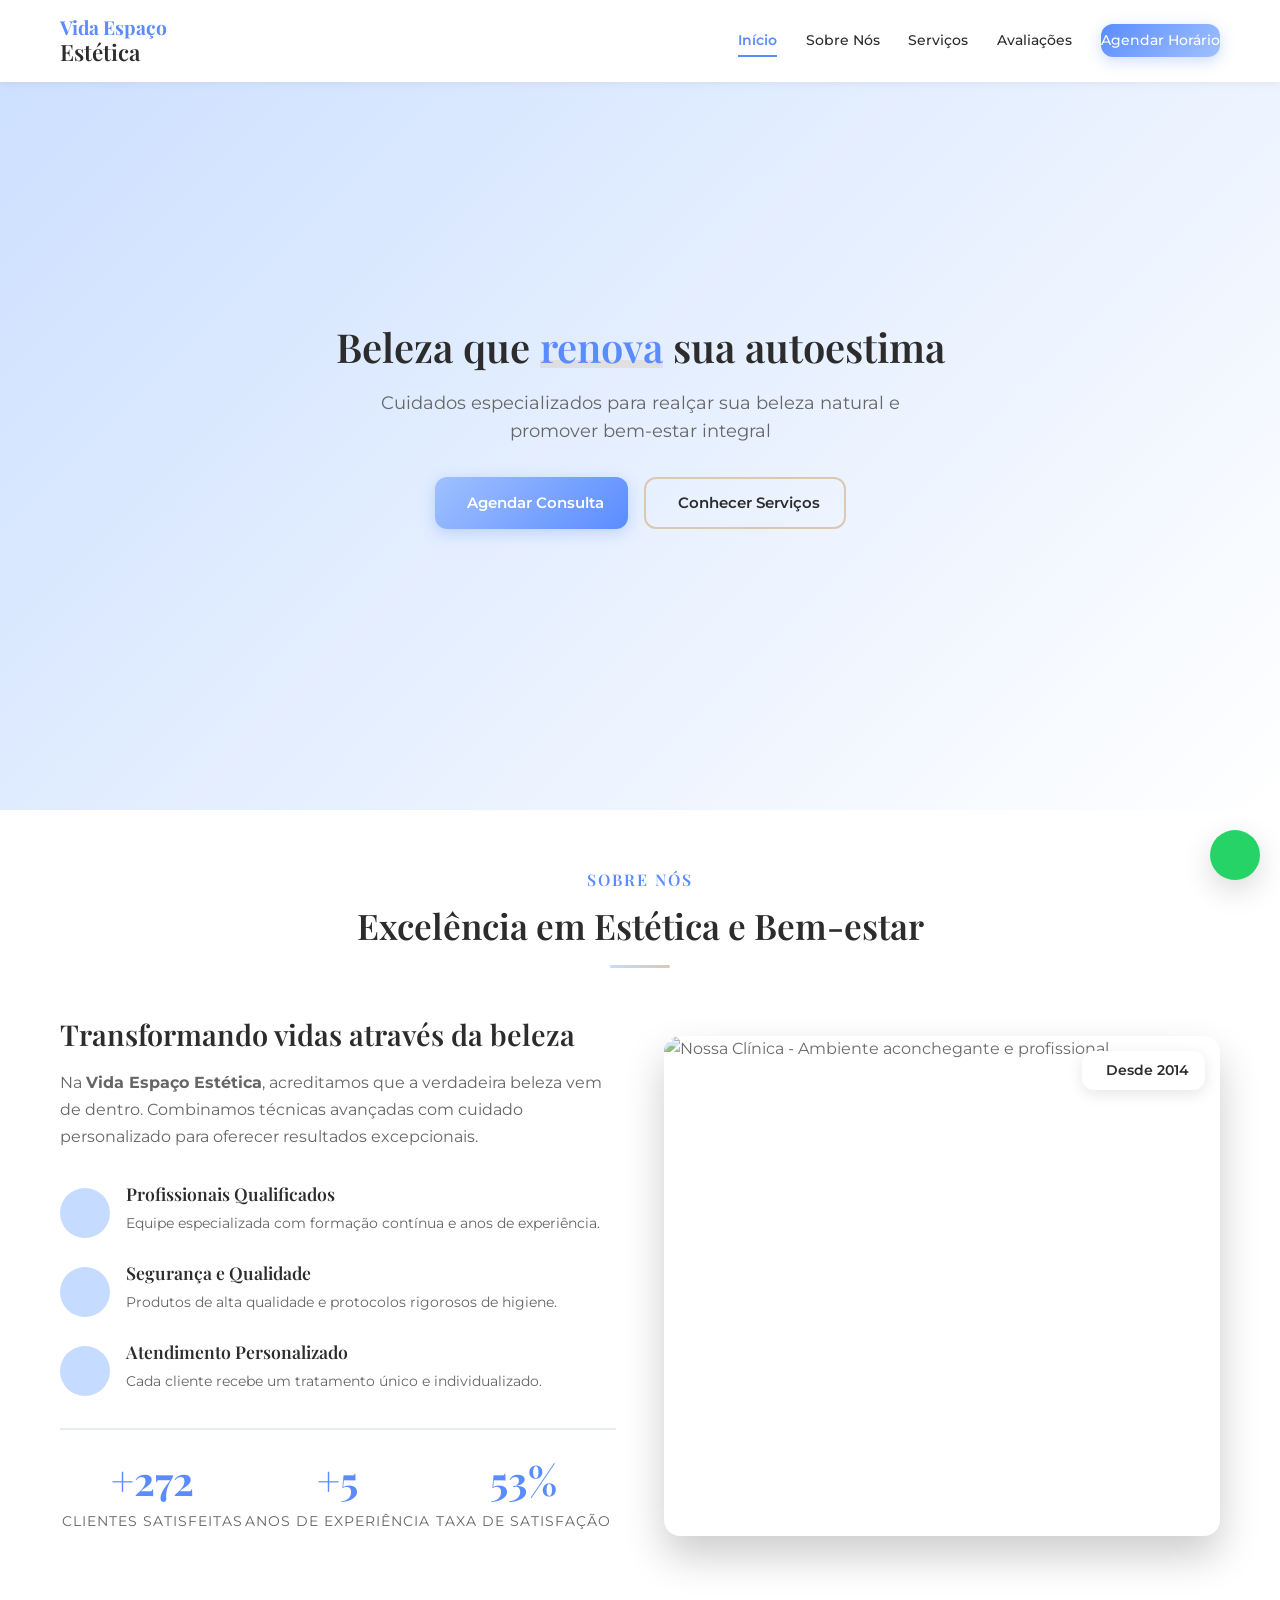
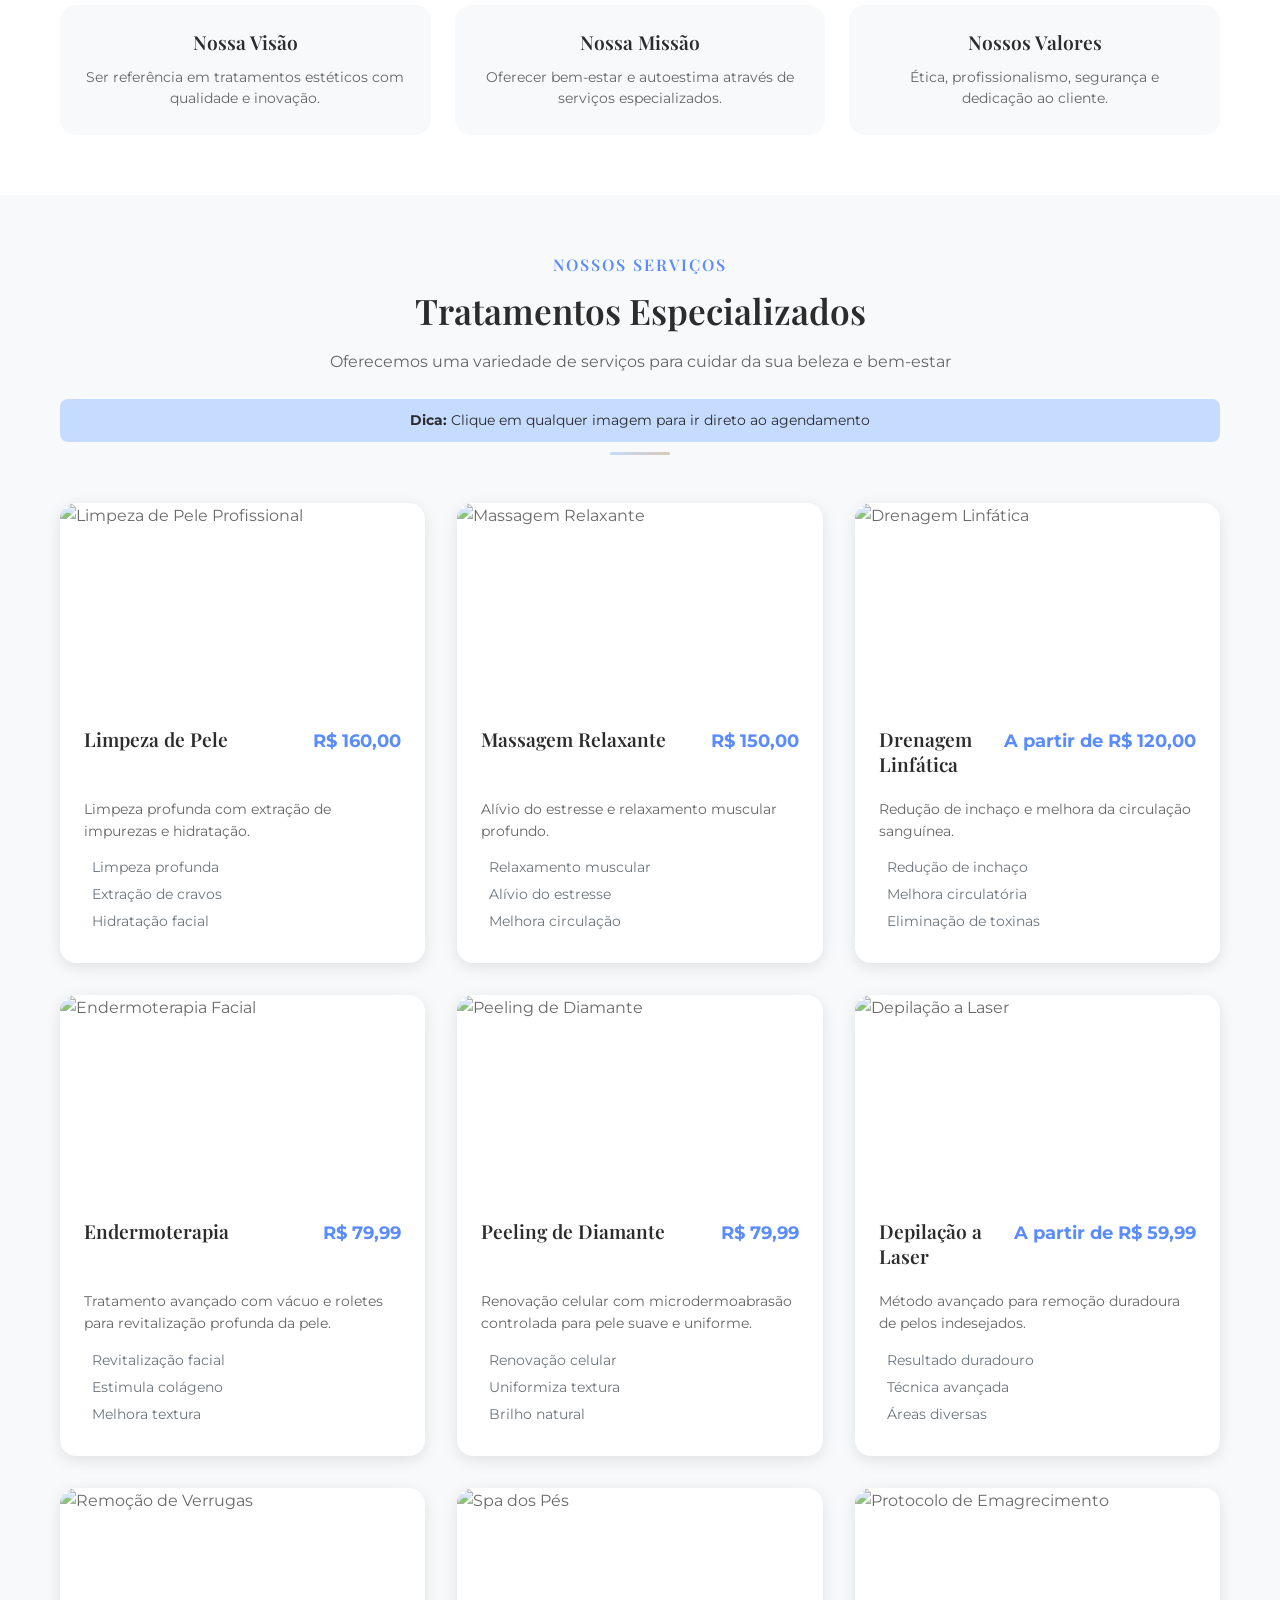
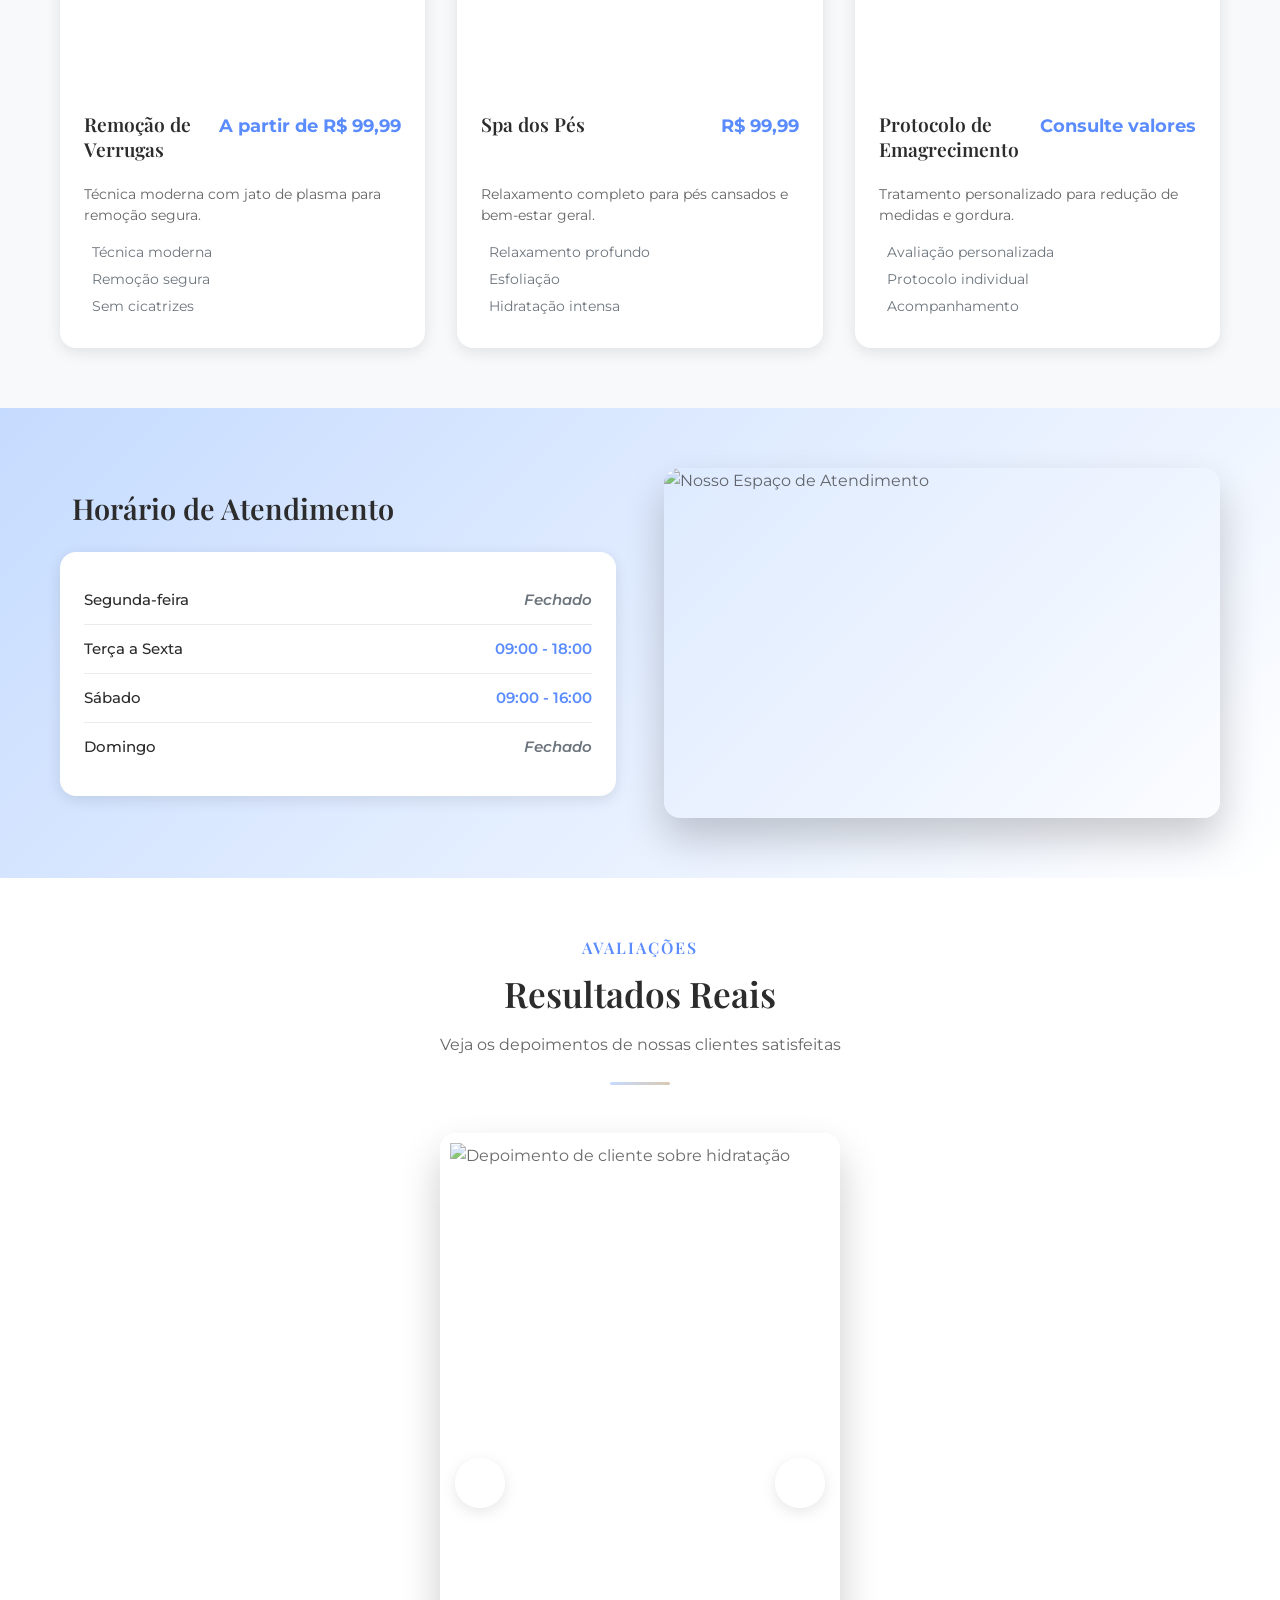
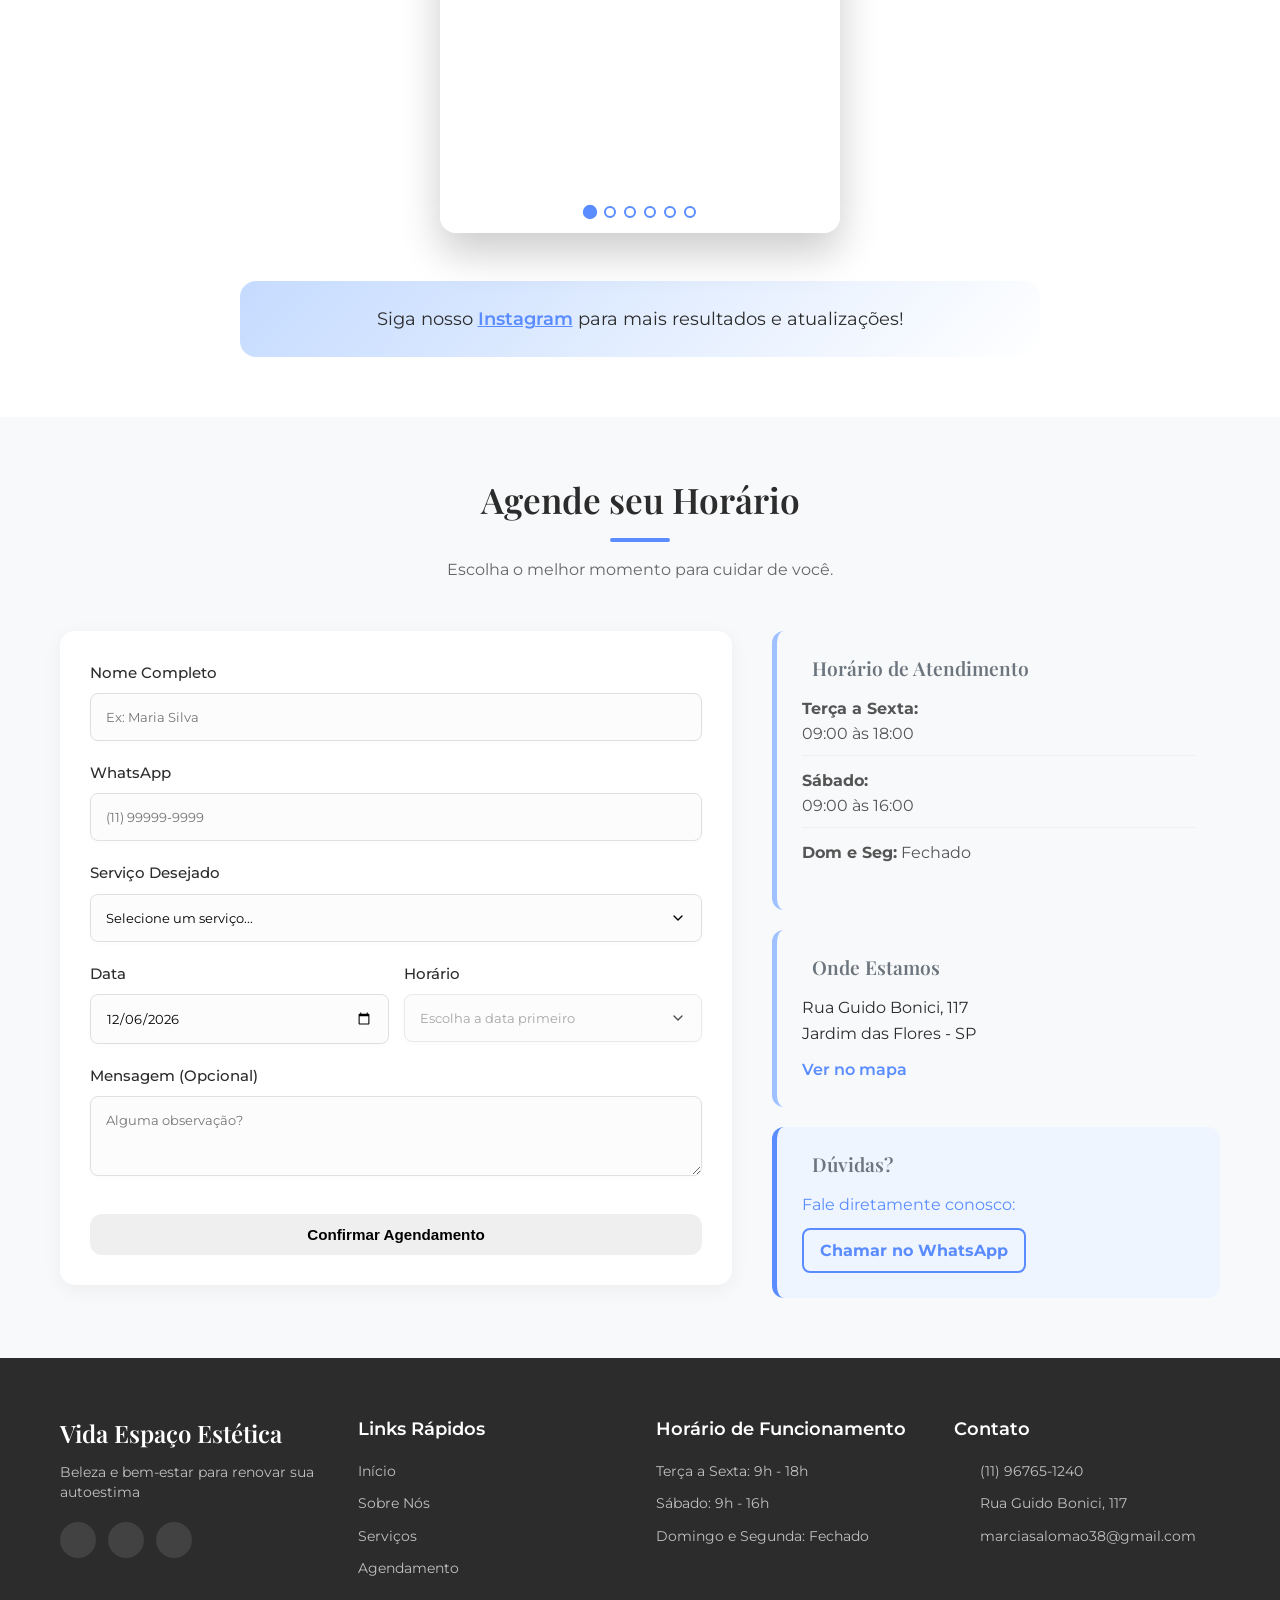
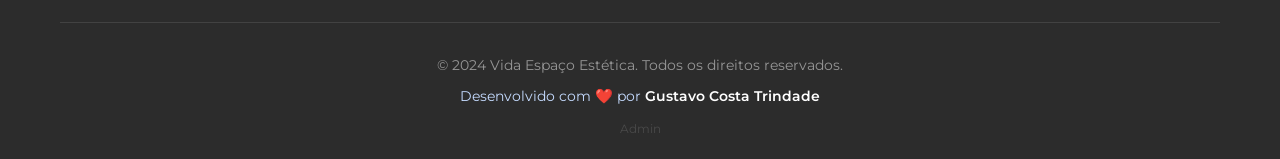
==== index.html @ 3103458b "Projeto estética" ====
<!DOCTYPE html>
<html lang="pt-BR">
<head>
    <meta charset="UTF-8">
    <meta name="viewport" content="width=device-width, initial-scale=1.0">
    <meta name="description" content="Vida Espaço Estética - Clínica de estética e bem-estar em São Paulo">
    <title>Vida Espaço Estética | Beleza & Bem-estar</title>
   
<link rel="icon" href="data:image/svg+xml,<svg xmlns=%22http://www.w3.org/2000/svg%22 viewBox=%220 0 100 100%22><text y=%22.9em%22 font-size=%2290%22>🌸</text></svg>" type="image/svg+xml">
<link rel="shortcut icon" href="#" />
   
    <link rel="stylesheet" href="https://cdnjs.cloudflare.com/ajax/libs/font-awesome/6.4.0/css/fontawesome.min.css">
    <link rel="stylesheet" href="https://cdnjs.cloudflare.com/ajax/libs/font-awesome/6.4.0/css/solid.min.css">
    <link rel="stylesheet" href="https://cdnjs.cloudflare.com/ajax/libs/font-awesome/6.4.0/css/brands.min.css">
    
    <link rel="stylesheet" href="style.css">
    <link rel="preconnect" href="https://fonts.googleapis.com">
    <link rel="preconnect" href="https://fonts.gstatic.com" crossorigin>
    <link href="https://fonts.googleapis.com/css2?family=Montserrat:wght@300;400;500;600;700&family=Playfair+Display:wght@400;500;600&display=swap" rel="stylesheet">
</head>
<body>
    <!-- WhatsApp Float Button -->
    <a href="https://wa.me/5511967651240" class="whatsapp-float" target="_blank" aria-label="Fale conosco no WhatsApp">
        <i class="fab fa-whatsapp"></i>
    </a>

    <!-- Header/Navbar -->
    <header class="navbar">
        <div class="container">
            <div class="navbar-content">
                <div class="logo">
                    <h1><span class="logo-text">Vida Espaço</span> Estética</h1>
                </div>
                <nav class="nav-menu">
    <a href="#inicio" class="nav-link active">Início</a>
    <a href="#sobre" class="nav-link">Sobre Nós</a>
    <a href="#servicos" class="nav-link">Serviços</a>
    <a href="#avaliacoes" class="nav-link">Avaliações</a>
    <a href="#agendamento" class="nav-link btn-cta">Agendar Horário</a>
</nav>
                <div class="hamburger">
                    <span></span>
                    <span></span>
                    <span></span>
                </div>
            </div>
        </div>
    </header>

    <!-- Hero Section -->
    <section id="inicio" class="hero">
        <div class="hero-overlay"></div>
        <div class="container">
            <div class="hero-content">
                <h2 class="hero-title">Beleza que <span class="highlight">renova</span> sua autoestima</h2>
                <p class="hero-subtitle">Cuidados especializados para realçar sua beleza natural e promover bem-estar integral</p>
                <div class="hero-buttons">
                    <a href="#agendamento" class="btn btn-primary">
                        <i class="fas fa-calendar-check"></i> Agendar Consulta
                    </a>
                    <a href="#servicos" class="btn btn-secondary">
                        <i class="fas fa-spa"></i> Conhecer Serviços
                    </a>
                </div>
            </div>
        </div>
    </section>

    <!-- Sobre Nós Section -->
    <section id="sobre" class="sobre-destaque">
        <div class="container">
            <div class="section-header">
                <h2 class="section-subtitle">Sobre Nós</h2>
                <h3 class="section-title">Excelência em Estética e Bem-estar</h3>
                <div class="section-divider"></div>
            </div>
            
            <div class="sobre-content">
                <div class="sobre-text">
                    <h4>Transformando vidas através da beleza</h4>
                    <p>Na <strong>Vida Espaço Estética</strong>, acreditamos que a verdadeira beleza vem de dentro. Combinamos técnicas avançadas com cuidado personalizado para oferecer resultados excepcionais.</p>
                    
                    <div class="sobre-features">
                        <div class="feature">
                            <div class="feature-icon">
                                <i class="fas fa-user-md"></i>
                            </div>
                            <div class="feature-content">
                                <h5>Profissionais Qualificados</h5>
                                <p>Equipe especializada com formação contínua e anos de experiência.</p>
                            </div>
                        </div>
                        
                        <div class="feature">
                            <div class="feature-icon">
                                <i class="fas fa-shield-alt"></i>
                            </div>
                            <div class="feature-content">
                                <h5>Segurança e Qualidade</h5>
                                <p>Produtos de alta qualidade e protocolos rigorosos de higiene.</p>
                            </div>
                        </div>
                        
                        <div class="feature">
                            <div class="feature-icon">
                                <i class="fas fa-heart"></i>
                            </div>
                            <div class="feature-content">
                                <h5>Atendimento Personalizado</h5>
                                <p>Cada cliente recebe um tratamento único e individualizado.</p>
                            </div>
                        </div>
                    </div>
                    
                    <div class="sobre-stats">
                        <div class="stat">
                            <h6>+<span class="counter" data-target="500">0</span></h6>
                            <p>Clientes Satisfeitas</p>
                        </div>
                        <div class="stat">
                            <h6>+<span class="counter" data-target="10">0</span></h6>
                            <p>Anos de Experiência</p>
                        </div>
                        <div class="stat">
                            <h6><span class="counter" data-target="98">0</span>%</h6>
                            <p>Taxa de Satisfação</p>
                        </div>
                    </div>
                </div>
                
                <div class="sobre-image">
                    <div class="image-frame">
                        <img loading="lazy" src="img/equipe.jpg" alt="Nossa Clínica - Ambiente aconchegante e profissional" 
                             onerror="this.src='https://images.unsplash.com/photo-1576091160399-112ba8d25d1f?ixlib=rb-4.0.3&auto=format&fit=crop&w=800&q=80'">
                        <div class="image-badge">
                            <i class="fas fa-award"></i>
                            <span>Desde 2014</span>
                        </div>
                    </div>
                </div>
            </div>
            
            <div class="sobre-missao">
                <div class="missao-card">
                    <i class="fas fa-eye"></i>
                    <h4>Nossa Visão</h4>
                    <p>Ser referência em tratamentos estéticos com qualidade e inovação.</p>
                </div>
                <div class="missao-card">
                    <i class="fas fa-bullseye"></i>
                    <h4>Nossa Missão</h4>
                    <p>Oferecer bem-estar e autoestima através de serviços especializados.</p>
                </div>
                <div class="missao-card">
                    <i class="fas fa-star"></i>
                    <h4>Nossos Valores</h4>
                    <p>Ética, profissionalismo, segurança e dedicação ao cliente.</p>
                </div>
            </div>
        </div>
    </section>

    <!-- Serviços Section -->
<section id="servicos" class="servicos">
    <div class="container">
        <div class="section-header">
            <h2 class="section-subtitle">Nossos Serviços</h2>
            <h3 class="section-title">Tratamentos Especializados</h3>
            <p class="section-description">Oferecemos uma variedade de serviços para cuidar da sua beleza e bem-estar</p>
            
            <!-- ADICIONE ESTE AVISO -->
            <div style="margin: 15px 0 10px; padding: 10px; background: var(--primary-light); border-radius: 8px; font-size: 0.9rem;">
                <i class="fas fa-mouse-pointer"></i> 
                <strong>Dica:</strong> Clique em qualquer imagem para ir direto ao agendamento
            </div>
            
            <div class="section-divider"></div>
        </div>
        <!-- ... resto do código ... -->
            
            <div class="servicos-grid">
                <!-- Limpeza de Pele -->
                <div class="servico-card">
                    <div class="servico-image">
                        <img loading="lazy" src="img/limpezapele.jpg" alt="Limpeza de Pele Profissional"
                             onerror="this.src='https://images.unsplash.com/photo-1570172619644-dfd03ed5d881?ixlib=rb-4.0.3&auto=format&fit=crop&w=600&q=80'">
                        <div class="servico-overlay">
                            <a href="#agendamento" class="btn-service">
                                <i class="fas fa-calendar-alt"></i> Agendar Agora
                            </a>
                        </div>
                    </div>
                    <div class="servico-content">
                        <div class="servico-header">
                            <h4>Limpeza de Pele</h4>
                            <span class="servico-price">R$ 160,00</span>
                        </div>
                        <p class="servico-description">Limpeza profunda com extração de impurezas e hidratação.</p>
                        <ul class="servico-features">
                            <li><i class="fas fa-check"></i> Limpeza profunda</li>
                            <li><i class="fas fa-check"></i> Extração de cravos</li>
                            <li><i class="fas fa-check"></i> Hidratação facial</li>
                        </ul>
                    </div>
                </div>

                <!-- Massagem Relaxante -->
                <div class="servico-card">
                    <div class="servico-image">
                        <img loading="lazy" src="img/massagem.jpg" alt="Massagem Relaxante"
                             onerror="this.src='https://images.unsplash.com/photo-1544161515-4ab6ce6db874?ixlib=rb-4.0.3&auto=format&fit=crop&w=600&q=80'">
                        <div class="servico-overlay">
                            <a href="#agendamento" class="btn-service">
                                <i class="fas fa-calendar-alt"></i> Agendar Agora
                            </a>
                        </div>
                    </div>
                    <div class="servico-content">
                        <div class="servico-header">
                            <h4>Massagem Relaxante</h4>
                            <span class="servico-price">R$ 150,00</span>
                        </div>
                        <p class="servico-description">Alívio do estresse e relaxamento muscular profundo.</p>
                        <ul class="servico-features">
                            <li><i class="fas fa-check"></i> Relaxamento muscular</li>
                            <li><i class="fas fa-check"></i> Alívio do estresse</li>
                            <li><i class="fas fa-check"></i> Melhora circulação</li>
                        </ul>
                    </div>
                </div>

                <!-- Drenagem Linfática -->
                <div class="servico-card">
                    <div class="servico-image">
                        <img loading="lazy" src="img/drenagem.jpg" alt="Drenagem Linfática"
                             onerror="this.src='https://images.unsplash.com/photo-1599901860904-17e6ed7083a0?ixlib=rb-4.0.3&auto=format&fit=crop&w=600&q=80'">
                        <div class="servico-overlay">
                            <a href="#agendamento" class="btn-service">
                                <i class="fas fa-calendar-alt"></i> Agendar Agora
                            </a>
                        </div>
                    </div>
                    <div class="servico-content">
                        <div class="servico-header">
                            <h4>Drenagem Linfática</h4>
                            <span class="servico-price">A partir de R$ 120,00</span>
                        </div>
                        <p class="servico-description">Redução de inchaço e melhora da circulação sanguínea.</p>
                        <ul class="servico-features">
                            <li><i class="fas fa-check"></i> Redução de inchaço</li>
                            <li><i class="fas fa-check"></i> Melhora circulatória</li>
                            <li><i class="fas fa-check"></i> Eliminação de toxinas</li>
                        </ul>
                    </div>
                </div>

                <!-- Endermoterapia -->
                <div class="servico-card">
                    <div class="servico-image">
                        <img loading="lazy" src="img/diamante.jpg" alt="Endermoterapia Facial"
                             onerror="this.src='https://images.unsplash.com/photo-1551601651-2a8555f1a136?ixlib=rb-4.0.3&auto=format&fit=crop&w=600&q=80'">
                        <div class="servico-overlay">
                            <a href="#agendamento" class="btn-service">
                                <i class="fas fa-calendar-alt"></i> Agendar Agora
                            </a>
                        </div>
                    </div>
                    <div class="servico-content">
                        <div class="servico-header">
                            <h4>Endermoterapia</h4>
                            <span class="servico-price">R$ 79,99</span>
                        </div>
                        <p class="servico-description">Tratamento avançado com vácuo e roletes para revitalização profunda da pele.</p>
                        <ul class="servico-features">
                            <li><i class="fas fa-check"></i> Revitalização facial</li>
                            <li><i class="fas fa-check"></i> Estimula colágeno</li>
                            <li><i class="fas fa-check"></i> Melhora textura</li>
                        </ul>
                    </div>
                </div>

                <!-- Peeling de Diamante -->
                <div class="servico-card">
                    <div class="servico-image">
                        <img loading="lazy" src="img/sla.jpg" alt="Peeling de Diamante"
                             onerror="this.src='https://images.unsplash.com/photo-1544161515-4ab6ce6db874?ixlib=rb-4.0.3&auto=format&fit=crop&w=600&q=80'">
                        <div class="servico-overlay">
                            <a href="#agendamento" class="btn-service">
                                <i class="fas fa-calendar-alt"></i> Agendar Agora
                            </a>
                        </div>
                    </div>
                    <div class="servico-content">
                        <div class="servico-header">
                            <h4>Peeling de Diamante</h4>
                            <span class="servico-price">R$ 79,99</span>
                        </div>
                        <p class="servico-description">Renovação celular com microdermoabrasão controlada para pele suave e uniforme.</p>
                        <ul class="servico-features">
                            <li><i class="fas fa-check"></i> Renovação celular</li>
                            <li><i class="fas fa-check"></i> Uniformiza textura</li>
                            <li><i class="fas fa-check"></i> Brilho natural</li>
                        </ul>
                    </div>
                </div>

                <!-- Depilação a Laser -->
                <div class="servico-card">
                    <div class="servico-image">
                        <img loading="lazy" src="img/laser.jpg" alt="Depilação a Laser"
                             onerror="this.src='https://images.unsplash.com/photo-1571019613454-1cb2f99b2d8b?ixlib=rb-4.0.3&auto=format&fit=crop&w=600&q=80'">
                        <div class="servico-overlay">
                            <a href="#agendamento" class="btn-service">
                                <i class="fas fa-calendar-alt"></i> Agendar Agora
                            </a>
                        </div>
                    </div>
                    <div class="servico-content">
                        <div class="servico-header">
                            <h4>Depilação a Laser</h4>
                            <span class="servico-price">A partir de R$ 59,99</span>
                        </div>
                        <p class="servico-description">Método avançado para remoção duradoura de pelos indesejados.</p>
                        <ul class="servico-features">
                            <li><i class="fas fa-check"></i> Resultado duradouro</li>
                            <li><i class="fas fa-check"></i> Técnica avançada</li>
                            <li><i class="fas fa-check"></i> Áreas diversas</li>
                        </ul>
                    </div>
                </div>

                <!-- Remoção de Verrugas -->
                <div class="servico-card">
                    <div class="servico-image">
                        <img loading="lazy" src="img/verruga.jpg" alt="Remoção de Verrugas"
                             onerror="this.src='https://images.unsplash.com/photo-1551601651-2a8555f1a136?ixlib=rb-4.0.3&auto=format&fit=crop&w=600&q=80'">
                        <div class="servico-overlay">
                            <a href="#agendamento" class="btn-service">
                                <i class="fas fa-calendar-alt"></i> Agendar Agora
                            </a>
                        </div>
                    </div>
                    <div class="servico-content">
                        <div class="servico-header">
                            <h4>Remoção de Verrugas</h4>
                            <span class="servico-price">A partir de R$ 99,99</span>
                        </div>
                        <p class="servico-description">Técnica moderna com jato de plasma para remoção segura.</p>
                        <ul class="servico-features">
                            <li><i class="fas fa-check"></i> Técnica moderna</li>
                            <li><i class="fas fa-check"></i> Remoção segura</li>
                            <li><i class="fas fa-check"></i> Sem cicatrizes</li>
                        </ul>
                    </div>
                </div>

                <!-- Spa dos Pés -->
                <div class="servico-card">
                    <div class="servico-image">
                        <img loading="lazy" src="img/spape.jpg" alt="Spa dos Pés"
                             onerror="this.src='https://images.unsplash.com/photo-1544161515-4ab6ce6db874?ixlib=rb-4.0.3&auto=format&fit=crop&w=600&q=80'">
                        <div class="servico-overlay">
                            <a href="#agendamento" class="btn-service">
                                <i class="fas fa-calendar-alt"></i> Agendar Agora
                            </a>
                        </div>
                    </div>
                    <div class="servico-content">
                        <div class="servico-header">
                            <h4>Spa dos Pés</h4>
                            <span class="servico-price">R$ 99,99</span>
                        </div>
                        <p class="servico-description">Relaxamento completo para pés cansados e bem-estar geral.</p>
                        <ul class="servico-features">
                            <li><i class="fas fa-check"></i> Relaxamento profundo</li>
                            <li><i class="fas fa-check"></i> Esfoliação</li>
                            <li><i class="fas fa-check"></i> Hidratação intensa</li>
                        </ul>
                    </div>
                </div>

                <!-- Protocolo de Emagrecimento -->
                <div class="servico-card">
                    <div class="servico-image">
                        <img loading="lazy" src="img/emagrecimento.jpg" alt="Protocolo de Emagrecimento"
                             onerror="this.src='https://images.unsplash.com/photo-1571019613454-1cb2f99b2d8b?ixlib=rb-4.0.3&auto=format&fit=crop&w=600&q=80'">
                        <div class="servico-overlay">
                            <a href="#agendamento" class="btn-service">
                                <i class="fas fa-calendar-alt"></i> Agendar Agora
                            </a>
                        </div>
                    </div>
                    <div class="servico-content">
                        <div class="servico-header">
                            <h4>Protocolo de Emagrecimento</h4>
                            <span class="servico-price">Consulte valores</span>
                        </div>
                        <p class="servico-description">Tratamento personalizado para redução de medidas e gordura.</p>
                        <ul class="servico-features">
                            <li><i class="fas fa-check"></i> Avaliação personalizada</li>
                            <li><i class="fas fa-check"></i> Protocolo individual</li>
                            <li><i class="fas fa-check"></i> Acompanhamento</li>
                        </ul>
                    </div>
                </div>
            </div>
        </div>
    </section>

    <!-- Horário Section -->
    <section class="horario-section">
        <div class="container">
            <div class="horario-content">
                <div class="horario-info">
                    <h3><i class="fas fa-clock"></i> Horário de Atendimento</h3>
                    <div class="horario-lista">
                        <div class="horario-item">
                            <span class="dia">Segunda-feira</span>
                            <span class="status fechado">Fechado</span>
                        </div>
                        <div class="horario-item">
                            <span class="dia">Terça a Sexta</span>
                            <span class="status">09:00 - 18:00</span>
                        </div>
                        <div class="horario-item">
                            <span class="dia">Sábado</span>
                            <span class="status">09:00 - 16:00</span>
                        </div>
                        <div class="horario-item">
                            <span class="dia">Domingo</span>
                            <span class="status fechado">Fechado</span>
                        </div>
                    </div>
                </div>
                <div class="horario-imagem">
                    <img loading="lazy" src="img/frenteespaco.jpg" alt="Nosso Espaço de Atendimento"
                         onerror="this.src='https://images.unsplash.com/photo-1558618666-fcd25c85cd64?ixlib=rb-4.0.3&auto=format&fit=crop&w=600&q=80'">
                </div>
            </div>
        </div>
    </section>

    <!-- Avaliações Section -->
    <section id="avaliacoes" class="avaliacoes-section">
        <div class="container">
            <div class="section-header">
                <h2 class="section-subtitle">Avaliações</h2>
                <h3 class="section-title">Resultados Reais</h3>
                <p class="section-description">Veja os depoimentos de nossas clientes satisfeitas</p>
                <div class="section-divider"></div>
            </div>
            
            <!-- Carrossel de Avaliações - Apenas Imagens -->
            <div class="avaliacoes-carrossel">
                <div class="carrossel-container">
                    <!-- Imagem 1 -->
                    <div class="carrossel-slide active">
                        <img loading="lazy" src="img/avaliacao1.jpg" alt="Depoimento de cliente sobre hidratação">
                    </div>
                    
                    <!-- Imagem 2 -->
                    <div class="carrossel-slide">
                        <img loading="lazy" src="img/avaliacao2.jpg" alt="Resultados de redução de medidas">
                    </div>
                    
                    <!-- Imagem 3 -->
                    <div class="carrossel-slide">
                        <img loading="lazy" src="img/avaliacao3.jpg" alt="Depoimento sobre tratamento capilar">
                    </div>
                    
                    <!-- Imagem 4 -->
                    <div class="carrossel-slide">
                        <img loading="lazy" src="img/avaliacao4.jpg" alt="Resultado de crioterapia - perda de peso">
                    </div>
                    
                    <!-- Imagem 5 -->
                    <div class="carrossel-slide">
                        <img loading="lazy" src="img/avaliacao5.jpg" alt="Depoimento sobre bem-estar pós-tratamento">
                    </div>
                    
                    <!-- Imagem 6 -->
                    <div class="carrossel-slide">
                        <img loading="lazy" src="img/avaliacao6.jpg" alt="Feedback sobre atendimento e ambiente">
                    </div>
                </div>
                
                <!-- Controles do Carrossel -->
                <button class="carrossel-prev" aria-label="Avaliação anterior">
                    <i class="fas fa-chevron-left"></i>
                </button>
                <button class="carrossel-next" aria-label="Próxima avaliação">
                    <i class="fas fa-chevron-right"></i>
                </button>
                
                <div class="carrossel-dots">
                    <span class="dot active" data-slide="0"></span>
                    <span class="dot" data-slide="1"></span>
                    <span class="dot" data-slide="2"></span>
                    <span class="dot" data-slide="3"></span>
                    <span class="dot" data-slide="4"></span>
                    <span class="dot" data-slide="5"></span>
                </div>
            </div>
            
            <div class="instagram-cta">
                <i class="fab fa-instagram"></i>
                <p>Siga nosso <a href="https://www.instagram.com/vida_espaco_estetica" target="_blank">Instagram</a> para mais resultados e atualizações!</p>
            </div>
        </div>
    </section>

    <!-- Agendamento Section -->
    <section id="agendamento" class="section-padding">
        <div class="container">
            <div class="section-title">
                <h2>Agende seu Horário</h2>
                <span></span>
                <p>Escolha o melhor momento para cuidar de você.</p>
            </div>

            <div class="contact-wrapper">
                
                <div class="contact-form-box">
                    <form id="contactForm">
                        <div class="form-group">
                            <label for="name">Nome Completo</label>
                            <input type="text" id="name" placeholder="Ex: Maria Silva" required>
                        </div>

                        <div class="form-group">
                            <label for="phone">WhatsApp</label>
                            <input type="tel" id="phone" placeholder="(11) 99999-9999" required>
                        </div>

                       <div class="form-group">
    <label for="service">Serviço Desejado</label>
    <select id="service" required>
        <option value="">Selecione um serviço...</option>
        <option value="Limpeza de Pele" data-price="160.00">Limpeza de Pele - R$ 160,00</option>
        <option value="Massagem Relaxante" data-price="150.00">Massagem Relaxante - R$ 150,00</option>
        <option value="Drenagem Linfática" data-price="120.00">Drenagem Linfática - R$ 120,00</option>
        <option value="Endermoterapia" data-price="79.99">Endermoterapia - R$ 79,99</option>
        <option value="Peeling de Diamante" data-price="79.99">Peeling de Diamante - R$ 79,99</option>
        <option value="Depilação a Laser" data-price="59.99">Depilação a Laser - R$ 59,99</option>
        <option value="Remoção de Verrugas" data-price="99.99">Remoção de Verrugas - R$ 99,99</option>
        <option value="Spa dos Pés" data-price="99.99">Spa dos Pés - R$ 99,99</option>
        <option value="Protocolo de Emagrecimento" data-price="consulta">Protocolo de Emagrecimento - Consulte valores</option>
    </select>
    <div id="price-display" style="margin-top: 8px; font-size: 0.9rem; color: var(--primary-dark); font-weight: 500;">
        <!-- Preço será exibido aqui -->
    </div>
</div>

                        <div class="form-row">
                            <div class="form-group half">
                                <label for="date">Data</label>
                                <input type="date" id="date" required>
                            </div>
                            <div class="form-group half">
                                <label for="time">Horário</label>
                                <select id="time" required disabled>
                                    <option value="">Escolha a data primeiro</option>
                                </select>
                            </div>
                        </div>

                        <div class="form-group">
                            <label for="message">Mensagem (Opcional)</label>
                            <textarea id="message" rows="3" placeholder="Alguma observação?"></textarea>
                        </div>

                        <button type="submit" class="btn btn-full">Confirmar Agendamento</button>
                    </form>
                </div>

                <div class="contact-info-box">
                    <div class="info-card">
                        <h3><i class="far fa-clock"></i> Horário de Atendimento</h3>
                        <ul>
                            <li><strong>Terça a Sexta:</strong><br> 09:00 às 18:00</li>
                            <li><strong>Sábado:</strong><br> 09:00 às 16:00</li>
                            <li class="closed"><strong>Dom e Seg:</strong> Fechado</li>
                        </ul>
                    </div>

                    <div class="info-card">
                        <h3><i class="fas fa-map-marker-alt"></i> Onde Estamos</h3>
                        <p>Rua Guido Bonici, 117<br>Jardim das Flores - SP</p>
                        <a href="https://maps.google.com/?q=Rua+Guido+Bonici,117" target="_blank" class="map-link">Ver no mapa <i class="fas fa-arrow-right"></i></a>
                    </div>
                    
                    <div class="info-card highlight">
                        <h3><i class="fab fa-whatsapp"></i> Dúvidas?</h3>
                        <p>Fale diretamente conosco:</p>
                        <a href="https://wa.me/5511967651240" class="btn-zap-outline">Chamar no WhatsApp</a>
                    </div>
                </div>

            </div>
        </div>
    </section>

    <!-- Footer -->
    <footer class="footer">
        <div class="container">
            <div class="footer-content">
                <div class="footer-col">
                    <div class="footer-logo">
                        <h3>Vida Espaço Estética</h3>
                        <p>Beleza e bem-estar para renovar sua autoestima</p>
                    </div>
                    <div class="footer-social">
                        <a href="https://www.instagram.com/vida_espaco_estetica" class="social-icon" target="_blank">
                            <i class="fab fa-instagram"></i>
                        </a>
                        <a href="https://facebook.com" class="social-icon" target="_blank">
                            <i class="fab fa-facebook-f"></i>
                        </a>
                        <a href="https://wa.me/5511967651240" class="social-icon" target="_blank">
                            <i class="fab fa-whatsapp"></i>
                        </a>
                    </div>
                </div>
                
                <div class="footer-col">
                    <h4>Links Rápidos</h4>
                    <ul class="footer-links">
                        <li><a href="#inicio">Início</a></li>
                        <li><a href="#sobre">Sobre Nós</a></li>
                        <li><a href="#servicos">Serviços</a></li>
                        <li><a href="#agendamento">Agendamento</a></li>
                    </ul>
                </div>
                
                <div class="footer-col">
                    <h4>Horário de Funcionamento</h4>
                    <ul class="footer-horario">
                        <li>Terça a Sexta: 9h - 18h</li>
                        <li>Sábado: 9h - 16h</li>
                        <li>Domingo e Segunda: Fechado</li>
                    </ul>
                </div>
                
                <div class="footer-col">
                    <h4>Contato</h4>
                    <ul class="footer-contato">
                        <li><i class="fas fa-phone"></i> (11) 96765-1240</li>
                        <li><i class="fas fa-map-marker-alt"></i> Rua Guido Bonici, 117</li>
                        <li><i class="fas fa-envelope"></i> marciasalomao38@gmail.com</li>
                    </ul>
                </div>
            </div>
            
           <div class="footer-bottom">
                <p>&copy; 2024 Vida Espaço Estética. Todos os direitos reservados.</p>
                <p class="developer">Desenvolvido com ❤️ por <strong>Gustavo Costa Trindade</strong></p>
                
                <div style="margin-top: 10px;">
                    <a href="admin.html" title="Área Restrita" style="color: #666; font-size: 12px; opacity: 0.5; text-decoration: none;">
                        <i class="fas fa-lock"></i> Admin 
                    </a>
                </div>
            </div>
        </div>
    </footer>

    <!-- Carregar Supabase apenas quando necessário -->
    <script src="https://cdn.jsdelivr.net/npm/@supabase/supabase-js@2"></script>
    <script src="script.js"></script>
</body>
</html>
---- style.css ----
/* ========================================
   IMPORTAÇÕES E VARIÁVEIS
   ======================================== */
:root {
    /* Cores especificadas */
    --primary-light: #c5dbff;      /* Azul claro suave */
    --primary-medium: #a0c1ff;     /* Azul médio */
    --primary-dark: #5a8cff;       /* Azul escuro */
    
    --secondary-light: #dac8b3;    /* Bege claro */
    --secondary-medium: #c5b19e;   /* Bege médio */
    --secondary-dark: #b09a82;     /* Bege escuro */
    
    --white: #ffffff;
    --light-gray: #f8f9fa;
    --medium-gray: #e9ecef;
    --dark-gray: #6c757d;
    --dark-text: #2c2c2c;
    --text-light: #666666;
    
    /* Cores de status */
    --success: #28a745;
    --warning: #ffc107;
    --danger: #dc3545;
    
    /* Sombras */
    --shadow-sm: 0 2px 8px rgba(0,0,0,0.05);
    --shadow-md: 0 4px 15px rgba(0,0,0,0.1);
    --shadow-lg: 0 10px 30px rgba(0,0,0,0.15);
    --shadow-xl: 0 20px 40px rgba(0,0,0,0.2);
    
    /* Transições */
    --transition-fast: all 0.2s ease;
    --transition-normal: all 0.3s ease;
    --transition-slow: all 0.5s ease;
    
    /* Bordas */
    --radius-sm: 8px;
    --radius-md: 12px;
    --radius-lg: 16px;
    --radius-xl: 24px;
    --radius-round: 50%;
}

/* ========================================
   RESET E ESTILOS GLOBAIS
   ======================================== */
* {
    margin: 0;
    padding: 0;
    box-sizing: border-box;
}

html {
    scroll-behavior: smooth;
    scroll-padding-top: 80px;
}

body {
    font-family: 'Montserrat', sans-serif;
    color: var(--dark-text);
    background-color: var(--white);
    line-height: 1.6;
    overflow-x: hidden;
}

h1, h2, h3, h4, h5, h6 {
    font-family: 'Playfair Display', serif;
    font-weight: 600;
    line-height: 1.3;
    margin-bottom: 1rem;
}

.container {
    max-width: 1200px;
    margin: 0 auto;
    padding: 0 20px;
}

img {
    max-width: 100%;
    height: auto;
    display: block;
}

a {
    text-decoration: none;
    color: inherit;
    transition: var(--transition-normal);
}

ul {
    list-style: none;
}

.section-header {
    text-align: center;
    margin-bottom: 3rem;
}

.section-subtitle {
    font-size: 1rem;
    color: var(--primary-dark);
    text-transform: uppercase;
    letter-spacing: 2px;
    margin-bottom: 0.75rem;
    font-weight: 600;
}

.section-title {
    font-size: 2.2rem;
    color: var(--dark-text);
    margin-bottom: 1rem;
}

.section-description {
    font-size: 1rem;
    color: var(--text-light);
    max-width: 700px;
    margin: 0 auto 1.5rem;
}

.section-divider {
    width: 60px;
    height: 3px;
    background: linear-gradient(90deg, var(--primary-light), var(--secondary-light));
    margin: 0 auto;
    border-radius: 2px;
}

.highlight {
    color: var(--primary-dark);
    position: relative;
}

.highlight::after {
    content: '';
    position: absolute;
    bottom: 5px;
    left: 0;
    width: 100%;
    height: 8px;
    background-color: var(--secondary-light);
    opacity: 0.4;
    z-index: -1;
}

/* ========================================
   BOTÕES
   ======================================== */
.btn {
    display: inline-flex;
    align-items: center;
    justify-content: center;
    padding: 12px 24px;
    border-radius: var(--radius-md);
    font-weight: 600;
    font-size: 0.95rem;
    transition: var(--transition-normal);
    border: none;
    cursor: pointer;
    gap: 8px;
}

.btn-primary {
    background: linear-gradient(135deg, var(--primary-medium) 0%, var(--primary-dark) 100%);
    color: var(--white);
    box-shadow: 0 4px 15px rgba(90, 140, 255, 0.3);
}

.btn-primary:hover {
    background: linear-gradient(135deg, var(--primary-dark) 0%, var(--primary-medium) 100%);
    transform: translateY(-3px);
    box-shadow: var(--shadow-lg);
}

.btn-secondary {
    background-color: transparent;
    color: var(--dark-text);
    border: 2px solid var(--secondary-light);
}

.btn-secondary:hover {
    background-color: var(--secondary-light);
    transform: translateY(-3px);
    box-shadow: var(--shadow-md);
}

.btn-submit {
    background: linear-gradient(135deg, var(--primary-dark), var(--primary-medium));
    color: var(--white);
    width: 100%;
    padding: 14px;
    font-size: 1rem;
}

.btn-submit:hover {
    transform: translateY(-2px);
    box-shadow: var(--shadow-lg);
}

.btn-cta {
    background: linear-gradient(135deg, var(--primary-dark), var(--primary-medium));
    color: var(--white);
    padding: 10px 20px;
    border-radius: var(--radius-md);
    font-weight: 600;
    box-shadow: 0 4px 15px rgba(90, 140, 255, 0.3);
}

.btn-cta:hover {
    transform: translateY(-2px);
    box-shadow: var(--shadow-lg);
}

.btn-service {
    background-color: var(--white);
    color: var(--primary-dark);
    padding: 12px 24px;
    border-radius: 25px;
    font-weight: 600;
    font-size: 0.9rem;
    box-shadow: var(--shadow-md);
}

.btn-service:hover {
    background-color: var(--primary-dark);
    color: var(--white);
    transform: scale(1.05);
}

.btn-full {
    width: 100%;
    margin-top: 10px;
}

.btn-zap-outline {
    display: inline-block;
    margin-top: 10px;
    color: var(--primary-dark);
    font-weight: bold;
    text-decoration: none;
    border: 2px solid var(--primary-dark);
    padding: 8px 16px;
    border-radius: var(--radius-sm);
    transition: var(--transition-normal);
}

.btn-zap-outline:hover {
    background-color: var(--primary-dark);
    color: var(--white);
}

/* ========================================
   WHATSAPP FLOAT
   ======================================== */
.whatsapp-float {
    position: fixed;
    bottom: 20px;
    right: 20px;
    width: 50px;
    height: 50px;
    background-color: #25D366;
    color: var(--white);
    border-radius: var(--radius-round);
    display: flex;
    align-items: center;
    justify-content: center;
    font-size: 24px;
    z-index: 1000;
    box-shadow: var(--shadow-lg);
    animation: pulse 2s infinite;
}

.whatsapp-float:hover {
    transform: scale(1.1);
}

@keyframes pulse {
    0% { box-shadow: 0 0 0 0 rgba(37, 211, 102, 0.7); }
    70% { box-shadow: 0 0 0 12px rgba(37, 211, 102, 0); }
    100% { box-shadow: 0 0 0 0 rgba(37, 211, 102, 0); }
}

/* ========================================
   HEADER / NAVBAR
   ======================================== */
.navbar {
    background-color: var(--white);
    box-shadow: var(--shadow-sm);
    position: fixed;
    top: 0;
    left: 0;
    right: 0;
    z-index: 1000;
    transition: var(--transition-normal);
}

.navbar.scrolled {
    background-color: rgba(255, 255, 255, 0.95);
    backdrop-filter: blur(10px);
    box-shadow: var(--shadow-md);
}

.navbar-content {
    display: flex;
    justify-content: space-between;
    align-items: center;
    padding: 1rem 0;
}
/* Melhorar comportamento do navbar */
.navbar {
    transition: transform 0.3s ease, background-color 0.3s ease, box-shadow 0.3s ease;
    will-change: transform;
}

/* Evitar que o navbar fique muito pequeno em mobile */
@media (max-width: 768px) {
    .navbar {
        transform: translateY(0) !important; /* Força a navbar ficar visível em mobile */
    }
    
    .navbar.scrolled {
        background-color: rgba(255, 255, 255, 0.98) !important;
        backdrop-filter: blur(10px);
    }
}

/* Melhorar acessibilidade do menu mobile */
.nav-menu.active {
    overflow-y: auto;
    max-height: calc(100vh - 80px);
}

/* Feedback visual para links ativos */
.nav-link.active {
    color: var(--primary-dark);
    font-weight: 600;
}

.nav-link.active::after {
    width: 100%;
}

.logo h1 {
    font-size: 1.4rem;
    margin: 0;
    display: flex;
    flex-direction: column;
    line-height: 1.2;
}

.logo-text {
    color: var(--primary-dark);
    font-weight: 700;
    font-size: 1.2rem;
}

.nav-menu {
    display: flex;
    gap: 1.8rem; /* Aumentei um pouco o gap */
    align-items: center;
}

.nav-link {
    font-weight: 500;
    font-size: 0.9rem;
    position: relative;
    padding: 5px 0;
}

.nav-link::after {
    content: '';
    position: absolute;
    bottom: 0;
    left: 0;
    width: 0;
    height: 2px;
    background-color: var(--primary-dark);
    transition: var(--transition-normal);
}

.nav-link:hover::after,
.nav-link.active::after {
    width: 100%;
}

.nav-link:hover,
.nav-link.active {
    color: var(--primary-dark);
    font-weight: 600;
}

.hamburger {
    display: none;
    flex-direction: column;
    gap: 5px;
    cursor: pointer;
    z-index: 1001;
}

.hamburger span {
    width: 25px;
    height: 3px;
    background-color: var(--dark-text);
    border-radius: 2px;
    transition: var(--transition-normal);
}

.hamburger.active span:nth-child(1) {
    transform: rotate(45deg) translate(6px, 6px);
}

.hamburger.active span:nth-child(2) {
    opacity: 0;
}

.hamburger.active span:nth-child(3) {
    transform: rotate(-45deg) translate(6px, -6px);
}

/* ========================================
   HERO SECTION
   ======================================== */
.hero {
    background: linear-gradient(135deg, rgba(197, 219, 255, 0.9), rgba(255, 255, 255, 0.9)),
                url('https://images.unsplash.com/photo-1558618666-fcd25c85cd64?ixlib=rb-4.0.3&auto=format&fit=crop&w=1600&q=80');
    background-size: cover;
    background-position: center;
    min-height: 90vh;
    display: flex;
    align-items: center;
    padding: 100px 0 60px;
    position: relative;
}

.hero-content {
    max-width: 700px;
    text-align: center;
    margin: 0 auto;
    position: relative;
    z-index: 2;
}

.hero-title {
    font-size: 2.5rem;
    margin-bottom: 1rem;
    color: var(--dark-text);
}

.hero-subtitle {
    font-size: 1.1rem;
    color: var(--text-light);
    margin-bottom: 2rem;
    max-width: 600px;
    margin-left: auto;
    margin-right: auto;
}

.hero-buttons {
    display: flex;
    gap: 1rem;
    justify-content: center;
    flex-wrap: wrap;
}

/* ========================================
   SOBRE NÓS SECTION
   ======================================== */
.sobre-destaque {
    padding: 60px 0;
    background-color: var(--white);
    position: relative;
}

.sobre-content {
    display: grid;
    grid-template-columns: 1fr 1fr;
    gap: 3rem;
    align-items: center;
    margin-bottom: 3rem;
}

.sobre-text h4 {
    font-size: 1.8rem;
    color: var(--dark-text);
    margin-bottom: 1rem;
}

.sobre-text p {
    color: var(--text-light);
    margin-bottom: 1.5rem;
    font-size: 1rem;
    line-height: 1.7;
}

.sobre-features {
    margin: 2rem 0;
}

.feature {
    display: flex;
    gap: 1rem;
    margin-bottom: 1.5rem;
    align-items: flex-start;
}

.feature-icon {
    width: 50px;
    height: 50px;
    background-color: var(--primary-light);
    border-radius: var(--radius-round);
    display: flex;
    align-items: center;
    justify-content: center;
    font-size: 1.2rem;
    color: var(--primary-dark);
    flex-shrink: 0;
    margin-top: 5px;
}

.feature-content h5 {
    font-size: 1.1rem;
    margin-bottom: 0.5rem;
    color: var(--dark-text);
}

.feature-content p {
    margin: 0;
    font-size: 0.9rem;
    color: var(--text-light);
    line-height: 1.5;
}

.sobre-stats {
    display: flex;
    justify-content: space-between;
    margin-top: 2rem;
    padding-top: 1.5rem;
    border-top: 2px solid var(--medium-gray);
}

.stat {
    text-align: center;
    flex: 1;
}

.stat h6 {
    font-size: 2.5rem;
    color: var(--primary-dark);
    margin-bottom: 0.25rem;
    font-weight: 700;
}

.stat p {
    color: var(--text-light);
    font-size: 0.85rem;
    text-transform: uppercase;
    letter-spacing: 1px;
}

.sobre-image {
    position: relative;
}

.image-frame {
    position: relative;
    border-radius: var(--radius-lg);
    overflow: hidden;
    box-shadow: var(--shadow-xl);
}

.image-frame img {
    width: 100%;
    height: 500px;
    object-fit: cover;
    transition: var(--transition-slow);
}

.image-frame:hover img {
    transform: scale(1.02);
}

.image-badge {
    position: absolute;
    top: 15px;
    right: 15px;
    background-color: var(--white);
    padding: 8px 16px;
    border-radius: var(--radius-md);
    display: flex;
    align-items: center;
    gap: 8px;
    box-shadow: var(--shadow-md);
    font-size: 0.9rem;
    font-weight: 600;
}

.image-badge i {
    color: var(--primary-dark);
    font-size: 1rem;
}

.sobre-missao {
    display: grid;
    grid-template-columns: repeat(3, 1fr);
    gap: 1.5rem;
    margin-top: 3rem;
}

.missao-card {
    background-color: var(--light-gray);
    padding: 1.5rem;
    border-radius: var(--radius-lg);
    text-align: center;
    transition: var(--transition-normal);
    border: 1px solid transparent;
}

.missao-card:hover {
    transform: translateY(-5px);
    border-color: var(--primary-light);
    box-shadow: var(--shadow-lg);
}

.missao-card i {
    font-size: 2rem;
    color: var(--primary-dark);
    margin-bottom: 1rem;
}

.missao-card h4 {
    font-size: 1.2rem;
    margin-bottom: 0.75rem;
}

.missao-card p {
    color: var(--text-light);
    font-size: 0.9rem;
    line-height: 1.5;
}

/* ========================================
   SERVIÇOS SECTION
   ======================================== */
.servicos {
    padding: 60px 0;
    background-color: var(--light-gray);
}

.servicos-grid {
    display: grid;
    grid-template-columns: repeat(auto-fit, minmax(320px, 1fr));
    gap: 2rem;
}

.servico-card {
    background-color: var(--white);
    border-radius: var(--radius-lg);
    overflow: hidden;
    box-shadow: var(--shadow-md);
    transition: var(--transition-normal);
    height: 100%;
    display: flex;
    flex-direction: column;
}

.servico-card:hover {
    transform: translateY(-8px);
    box-shadow: var(--shadow-xl);
}

.servico-image {
    position: relative;
    height: 200px;
    overflow: hidden;
}

.servico-image img {
    width: 100%;
    height: 100%;
    object-fit: cover;
    transition: var(--transition-slow);
}

.servico-card:hover .servico-image img {
    transform: scale(1.08);
}

.servico-overlay {
    position: absolute;
    top: 0;
    left: 0;
    right: 0;
    bottom: 0;
    background: rgba(90, 140, 255, 0.85);
    display: flex;
    align-items: center;
    justify-content: center;
    opacity: 0;
    transition: var(--transition-normal);
}

.servico-card:hover .servico-overlay {
    opacity: 1;
}

.servico-content {
    padding: 1.5rem;
    flex-grow: 1;
    display: flex;
    flex-direction: column;
}

.servico-header {
    display: flex;
    justify-content: space-between;
    align-items: flex-start;
    margin-bottom: 0.75rem;
    min-height: 60px;
}

.servico-header h4 {
    font-size: 1.2rem;
    margin: 0;
    color: var(--dark-text);
    line-height: 1.3;
    flex: 1;
}

.servico-price {
    font-size: 1.1rem;
    font-weight: 700;
    color: var(--primary-dark);
    margin-left: 1rem;
    white-space: nowrap;
}

.servico-description {
    color: var(--text-light);
    margin-bottom: 1rem;
    font-size: 0.9rem;
    line-height: 1.5;
    flex-grow: 1;
}

.servico-features {
    margin-top: auto;
}

.servico-features li {
    display: flex;
    align-items: center;
    gap: 8px;
    margin-bottom: 0.5rem;
    font-size: 0.85rem;
    color: var(--dark-gray);
    line-height: 1.4;
}

.servico-features i {
    color: var(--primary-dark);
    font-size: 0.8rem;
    flex-shrink: 0;
}

/* ========================================
   HORÁRIO SECTION
   ======================================== */
.horario-section {
    padding: 60px 0;
    background: linear-gradient(135deg, var(--primary-light), var(--white));
}

.horario-content {
    display: grid;
    grid-template-columns: 1fr 1fr;
    gap: 3rem;
    align-items: center;
}

.horario-info h3 {
    font-size: 1.8rem;
    margin-bottom: 1.5rem;
    display: flex;
    align-items: center;
    gap: 12px;
}

.horario-info h3 i {
    color: var(--primary-dark);
}

.horario-lista {
    background-color: var(--white);
    border-radius: var(--radius-lg);
    padding: 1.5rem;
    box-shadow: var(--shadow-md);
}

.horario-item {
    display: flex;
    justify-content: space-between;
    align-items: center;
    padding: 0.75rem 0;
    border-bottom: 1px solid var(--medium-gray);
}

.horario-item:last-child {
    border-bottom: none;
}

.dia {
    font-weight: 500;
    color: var(--dark-text);
    font-size: 0.95rem;
}

.status {
    color: var(--primary-dark);
    font-weight: 600;
    font-size: 0.95rem;
}

.status.fechado {
    color: var(--dark-gray);
    font-style: italic;
}

.horario-imagem {
    border-radius: var(--radius-lg);
    overflow: hidden;
    box-shadow: var(--shadow-xl);
}

.horario-imagem img {
    width: 100%;
    height: 350px;
    object-fit: cover;
    transition: var(--transition-slow);
}

.horario-imagem:hover img {
    transform: scale(1.02);
}

/* ========================================
   AVALIAÇÕES SECTION - CARROSSEL
   ======================================== */
.avaliacoes-section {
    padding: 60px 0;
    background-color: var(--white);
}

.avaliacoes-carrossel {
    position: relative;
    max-width: 400px;
    margin: 0 auto 3rem;
    overflow: hidden;
    border-radius: var(--radius-lg);
    box-shadow: var(--shadow-xl);
    background-color: var(--white);
}

.carrossel-container {
    display: flex;
    transition: transform 0.5s ease-in-out;
    height: 700px;
}

.carrossel-slide {
    min-width: 100%;
    height: 100%;
    display: none;
}

.carrossel-slide.active {
    display: block;
}

.carrossel-slide img {
    width: 100%;
    height: 100%;
    object-fit: contain;
    display: block;
    padding: 10px;
    background-color: var(--white);
}

/* Efeito de flutuação */
@keyframes float {
    0% { transform: translateY(0px); }
    50% { transform: translateY(-5px); }
    100% { transform: translateY(0px); }
}

.carrossel-slide.active img {
    animation: float 6s ease-in-out infinite;
}

/* Controles do carrossel */
.carrossel-prev,
.carrossel-next {
    position: absolute;
    top: 50%;
    transform: translateY(-50%);
    width: 50px;
    height: 50px;
    border-radius: var(--radius-round);
    background-color: rgba(255, 255, 255, 0.9);
    color: var(--primary-dark);
    border: none;
    cursor: pointer;
    display: flex;
    align-items: center;
    justify-content: center;
    font-size: 1.2rem;
    transition: var(--transition-normal);
    box-shadow: var(--shadow-md);
    z-index: 10;
}

.carrossel-prev {
    left: 15px;
}

.carrossel-next {
    right: 15px;
}

.carrossel-prev:hover,
.carrossel-next:hover {
    background-color: var(--white);
    color: var(--primary-dark);
    transform: translateY(-50%) scale(1.1);
    box-shadow: var(--shadow-lg);
}

.carrossel-dots {
    position: absolute;
    bottom: 15px;
    left: 0;
    right: 0;
    display: flex;
    justify-content: center;
    gap: 0.5rem;
    z-index: 10;
}

.dot {
    width: 12px;
    height: 12px;
    border-radius: 50%;
    background-color: rgba(255, 255, 255, 0.7);
    cursor: pointer;
    transition: var(--transition-normal);
    border: 2px solid var(--primary-dark);
}

.dot.active {
    background-color: var(--primary-dark);
    transform: scale(1.2);
}

.dot:hover {
    background-color: var(--primary-medium);
}

.instagram-cta {
    text-align: center;
    padding: 1.5rem;
    background: linear-gradient(135deg, var(--primary-light), var(--white));
    border-radius: var(--radius-lg);
    max-width: 800px;
    margin: 0 auto;
}

.instagram-cta i {
    font-size: 2.5rem;
    background: linear-gradient(45deg, #405DE6, #E1306C, #FD1D1D, #F77737, #FFDC80);
    -webkit-background-clip: text;
    -webkit-text-fill-color: transparent;
    background-clip: text;
    margin-bottom: 0.75rem;
}

.instagram-cta p {
    font-size: 1.1rem;
    color: var(--dark-text);
    margin: 0;
}

.instagram-cta a {
    color: var(--primary-dark);
    font-weight: 600;
    text-decoration: underline;
}

.instagram-cta a:hover {
    color: var(--primary-medium);
}

/* ========================================
   AGENDAMENTO SECTION
   ======================================== */
.section-padding {
    padding: 60px 0;
    background-color: var(--light-gray);
}

.section-padding .section-title {
    text-align: center;
    margin-bottom: 3rem;
}

.section-padding .section-title h2 {
    font-size: 2.2rem;
    color: var(--dark-text);
    margin-bottom: 0.5rem;
}

.section-padding .section-title span {
    display: block;
    width: 60px;
    height: 4px;
    background: var(--primary-dark);
    margin: 15px auto;
    border-radius: 2px;
}

.section-padding .section-title p {
    color: var(--text-light);
    font-size: 1rem;
    max-width: 600px;
    margin: 0 auto;
}

.contact-wrapper {
    display: grid;
    grid-template-columns: 1.5fr 1fr;
    gap: 40px;
    align-items: start;
    margin-top: 30px;
}

/* Caixa do Formulário */
.contact-form-box {
    background: white;
    padding: 30px;
    border-radius: 15px;
    box-shadow: 0 5px 20px rgba(0,0,0,0.05);
}

.form-group {
    margin-bottom: 1.25rem;
}

.form-group label {
    display: block;
    margin-bottom: 0.5rem;
    font-weight: 500;
    color: var(--dark-text);
    font-size: 0.95rem;
}

.form-group input,
.form-group select,
.form-group textarea {
    width: 100%;
    padding: 15px;
    border: 1px solid #e0e0e0;
    border-radius: 8px;
    background-color: #fcfcfc;
    font-family: 'Montserrat', sans-serif;
    transition: all 0.3s ease;
    box-shadow: 0 2px 5px rgba(0,0,0,0.02);
}

.form-group input:focus,
.form-group select:focus,
.form-group textarea:focus {
    border-color: var(--primary-medium);
    background-color: #fff;
    box-shadow: 0 4px 12px rgba(90, 140, 255, 0.15);
    outline: none;
}

.form-row {
    display: grid;
    grid-template-columns: 1fr 1fr;
    gap: 15px;
}

/* Estilo customizado para select */
select {
    cursor: pointer;
    appearance: none;
    background-image: url("data:image/svg+xml;charset=UTF-8,%3csvg xmlns='http://www.w3.org/2000/svg' viewBox='0 0 24 24' fill='none' stroke='currentColor' stroke-width='2' stroke-linecap='round' stroke-linejoin='round'%3e%3cpolyline points='6 9 12 15 18 9'%3e%3c/polyline%3e%3c/svg%3e");
    background-repeat: no-repeat;
    background-position: right 15px center;
    background-size: 16px;
    padding-right: 40px;
}

/* Caixa de Informações */
.contact-info-box {
    display: flex;
    flex-direction: column;
    gap: 20px;
}

.info-card {
    background: #f8f9fa;
    padding: 25px;
    border-radius: 12px;
    border-left: 5px solid var(--primary-medium);
    transition: var(--transition-normal);
}

.info-card:hover {
    transform: translateY(-5px);
    box-shadow: var(--shadow-md);
}

.info-card h3 {
    font-size: 1.2rem;
    color: var(--dark-gray);
    margin-bottom: 15px;
    display: flex;
    align-items: center;
    gap: 10px;
}

.info-card ul {
    list-style: none;
    padding: 0;
}

.info-card li {
    margin-bottom: 12px;
    color: #555;
    border-bottom: 1px solid #eee;
    padding-bottom: 8px;
}

.info-card li:last-child {
    border-bottom: none;
}

.info-card.highlight {
    background: #eef5ff;
    border-left-color: var(--primary-dark);
}

.map-link {
    display: inline-flex;
    align-items: center;
    gap: 8px;
    color: var(--primary-dark);
    font-weight: 600;
    margin-top: 10px;
}

.map-link:hover {
    color: var(--primary-medium);
}

/* Mensagem de sucesso */
.success-message {
    text-align: center;
    padding: 40px 20px;
}

.success-message i {
    font-size: 4rem;
    color: var(--success);
    margin-bottom: 20px;
}

.success-message h3 {
    color: var(--dark-text);
    margin-bottom: 10px;
}

.success-message p {
    color: var(--text-light);
}

/* ========================================
   FOOTER
   ======================================== */
.footer {
    background-color: var(--dark-text);
    color: var(--white);
    padding: 60px 0 20px;
}

.footer-content {
    display: grid;
    grid-template-columns: repeat(4, 1fr);
    gap: 2rem;
    margin-bottom: 2rem;
}

.footer-col h4 {
    font-size: 1.1rem;
    margin-bottom: 1.25rem;
    color: var(--white);
    font-family: 'Montserrat', sans-serif;
}

.footer-logo h3 {
    font-size: 1.5rem;
    color: var(--white);
    margin-bottom: 0.75rem;
}

.footer-logo p {
    color: rgba(255,255,255,0.7);
    font-size: 0.85rem;
    margin-bottom: 1.25rem;
    line-height: 1.5;
}

.footer-social {
    display: flex;
    gap: 0.75rem;
}

.social-icon {
    width: 36px;
    height: 36px;
    background-color: rgba(255,255,255,0.1);
    border-radius: var(--radius-round);
    display: flex;
    align-items: center;
    justify-content: center;
    font-size: 0.9rem;
    transition: var(--transition-normal);
}

.social-icon:hover {
    background-color: var(--primary-dark);
    transform: translateY(-3px);
}

.footer-links li,
.footer-horario li,
.footer-contato li {
    margin-bottom: 0.75rem;
    color: rgba(255,255,255,0.7);
    font-size: 0.9rem;
    line-height: 1.4;
}

.footer-links a:hover {
    color: var(--primary-light);
    padding-left: 5px;
}

.footer-contato li {
    display: flex;
    align-items: flex-start;
    gap: 8px;
}

.footer-contato i {
    color: var(--primary-light);
    width: 18px;
    margin-top: 2px;
}

.footer-bottom {
    text-align: center;
    padding-top: 2rem;
    border-top: 1px solid rgba(255,255,255,0.1);
    color: rgba(255,255,255,0.5);
    font-size: 0.85rem;
    width: 100%;
}

.footer-bottom p:first-child {
    margin-bottom: 0.5rem;
}

.developer {
    color: var(--primary-light);
    font-size: 0.9rem;
    margin-bottom: 0.5rem;
}

.developer strong {
    color: var(--white);
    font-weight: 600;
}

/* ========================================
   RESPONSIVIDADE
   ======================================== */
@media (max-width: 1200px) {
    .container {
        max-width: 100%;
        padding: 0 30px;
    }
}

@media (max-width: 992px) {
    .sobre-content,
    .contact-wrapper,
    .horario-content {
        grid-template-columns: 1fr;
        gap: 2.5rem;
    }
    
    .sobre-missao {
        grid-template-columns: repeat(2, 1fr);
    }
    
    .footer-content {
        grid-template-columns: repeat(2, 1fr);
    }
    
    .hero-title {
        font-size: 2.2rem;
    }
    
    .section-title {
        font-size: 2rem;
    }
    
    .avaliacoes-carrossel {
        max-width: 350px;
    }
    
    .carrossel-container {
        height: 600px;
    }
}

@media (max-width: 768px) {
    .hamburger {
        display: flex;
    }
    
    .nav-menu {
        position: fixed;
        top: 0;
        right: -100%;
        width: 280px;
        height: 100vh;
        background-color: var(--white);
        flex-direction: column;
        justify-content: flex-start;
        padding-top: 80px;
        gap: 1.5rem;
        transition: var(--transition-normal);
        box-shadow: var(--shadow-xl);
        padding: 80px 2rem 2rem;
    }
    
    .nav-menu.active {
        right: 0;
    }
    
    .nav-link {
        font-size: 1.1rem;
        padding: 0.5rem 0;
        width: 100%;
        text-align: left;
    }
    
    .hero-title {
        font-size: 2rem;
    }
    
    .hero-subtitle {
        font-size: 1rem;
    }
    
    .hero {
        min-height: 80vh;
        padding: 80px 0 40px;
    }
    
    .hero-buttons {
        flex-direction: column;
        align-items: center;
    }
    
    .hero-buttons .btn {
        width: 100%;
        max-width: 280px;
        margin-bottom: 0.5rem;
    }
    
    .sobre-stats {
        flex-direction: column;
        gap: 1.5rem;
        text-align: center;
    }
    
    .sobre-missao {
        grid-template-columns: 1fr;
    }
    
    .servicos-grid {
        grid-template-columns: 1fr;
        gap: 1.5rem;
    }
    
    .form-row {
        grid-template-columns: 1fr;
    }
    
    .avaliacoes-carrossel {
        max-width: 320px;
    }
    
    .carrossel-container {
        height: 550px;
    }
    
    .carrossel-prev,
    .carrossel-next {
        width: 35px;
        height: 35px;
        font-size: 1rem;
    }
    
    .dot {
        width: 10px;
        height: 10px;
    }
    
    .feature {
        flex-direction: column;
        text-align: center;
        align-items: center;
    }
    
    .feature-icon {
        margin: 0 auto 0.5rem;
    }
}

@media (max-width: 576px) {
    .container {
        padding: 0 15px;
    }
    
    .hero-title {
        font-size: 1.8rem;
    }
    
    .section-title {
        font-size: 1.6rem;
    }
    
    .section-subtitle {
        font-size: 0.9rem;
    }
    
    .sobre-content {
        gap: 2rem;
    }
    
    .image-frame img {
        height: 300px;
    }
    
    .image-badge {
        font-size: 0.8rem;
        padding: 6px 12px;
    }
    
    .servico-header {
        flex-direction: column;
        align-items: flex-start;
        min-height: auto;
    }
    
    .servico-price {
        margin-left: 0;
        margin-top: 0.5rem;
    }
    
    .horario-imagem img {
        height: 250px;
    }
    
    .footer-content {
        grid-template-columns: 1fr;
        text-align: center;
        gap: 2rem;
    }
    
    .footer-contato li {
        justify-content: center;
    }
    
    .footer-logo {
        text-align: center;
    }
    
    .footer-social {
        justify-content: center;
    }
    
    .whatsapp-float {
        width: 45px;
        height: 45px;
        bottom: 15px;
        right: 15px;
        font-size: 20px;
    }
}
/* ========================================
   MELHORIAS: LEGENDA DE IMAGEM CLICÁVEL
   ======================================== */
.servico-image {
    position: relative;
    height: 200px;
    overflow: hidden;
}

/* Legenda sobre a imagem */
.servico-image::after {
    content: '🖱️ Clique para agendar';
    position: absolute;
    bottom: 0;
    left: 0;
    right: 0;
    background: linear-gradient(to top, rgba(90, 140, 255, 0.85), transparent);
    color: white;
    text-align: center;
    padding: 10px 0 5px;
    font-size: 0.75rem;
    font-weight: 500;
    opacity: 0;
    transition: var(--transition-normal);
    transform: translateY(100%);
    border-radius: 0 0 var(--radius-lg) var(--radius-lg);
}

.servico-image:hover::after {
    opacity: 1;
    transform: translateY(0);
}

/* Setinha indicadora no hover */
.servico-image::before {
    content: '↑';
    position: absolute;
    top: -20px;
    left: 50%;
    transform: translateX(-50%);
    background: var(--primary-dark);
    color: white;
    width: 30px;
    height: 30px;
    border-radius: 50%;
    display: flex;
    align-items: center;
    justify-content: center;
    font-size: 1rem;
    opacity: 0;
    transition: var(--transition-normal);
    z-index: 2;
    box-shadow: var(--shadow-md);
}

.servico-image:hover::before {
    opacity: 1;
    top: 10px;
}

/* Feedback visual ao clicar na imagem */
.servico-image:active {
    transform: scale(0.98);
}

/* Melhorar visual do link na imagem */
.servico-overlay a {
    background: rgba(255, 255, 255, 0.95);
    color: var(--primary-dark);
    padding: 10px 20px;
    border-radius: 25px;
    font-weight: 600;
    font-size: 0.9rem;
    transition: var(--transition-normal);
    box-shadow: var(--shadow-md);
}

.servico-overlay a:hover {
    background: var(--white);
    transform: scale(1.05);
    box-shadow: var(--shadow-lg);
}

/* Indicador visual para imagens clicáveis */
.servico-image {
    cursor: pointer;
}
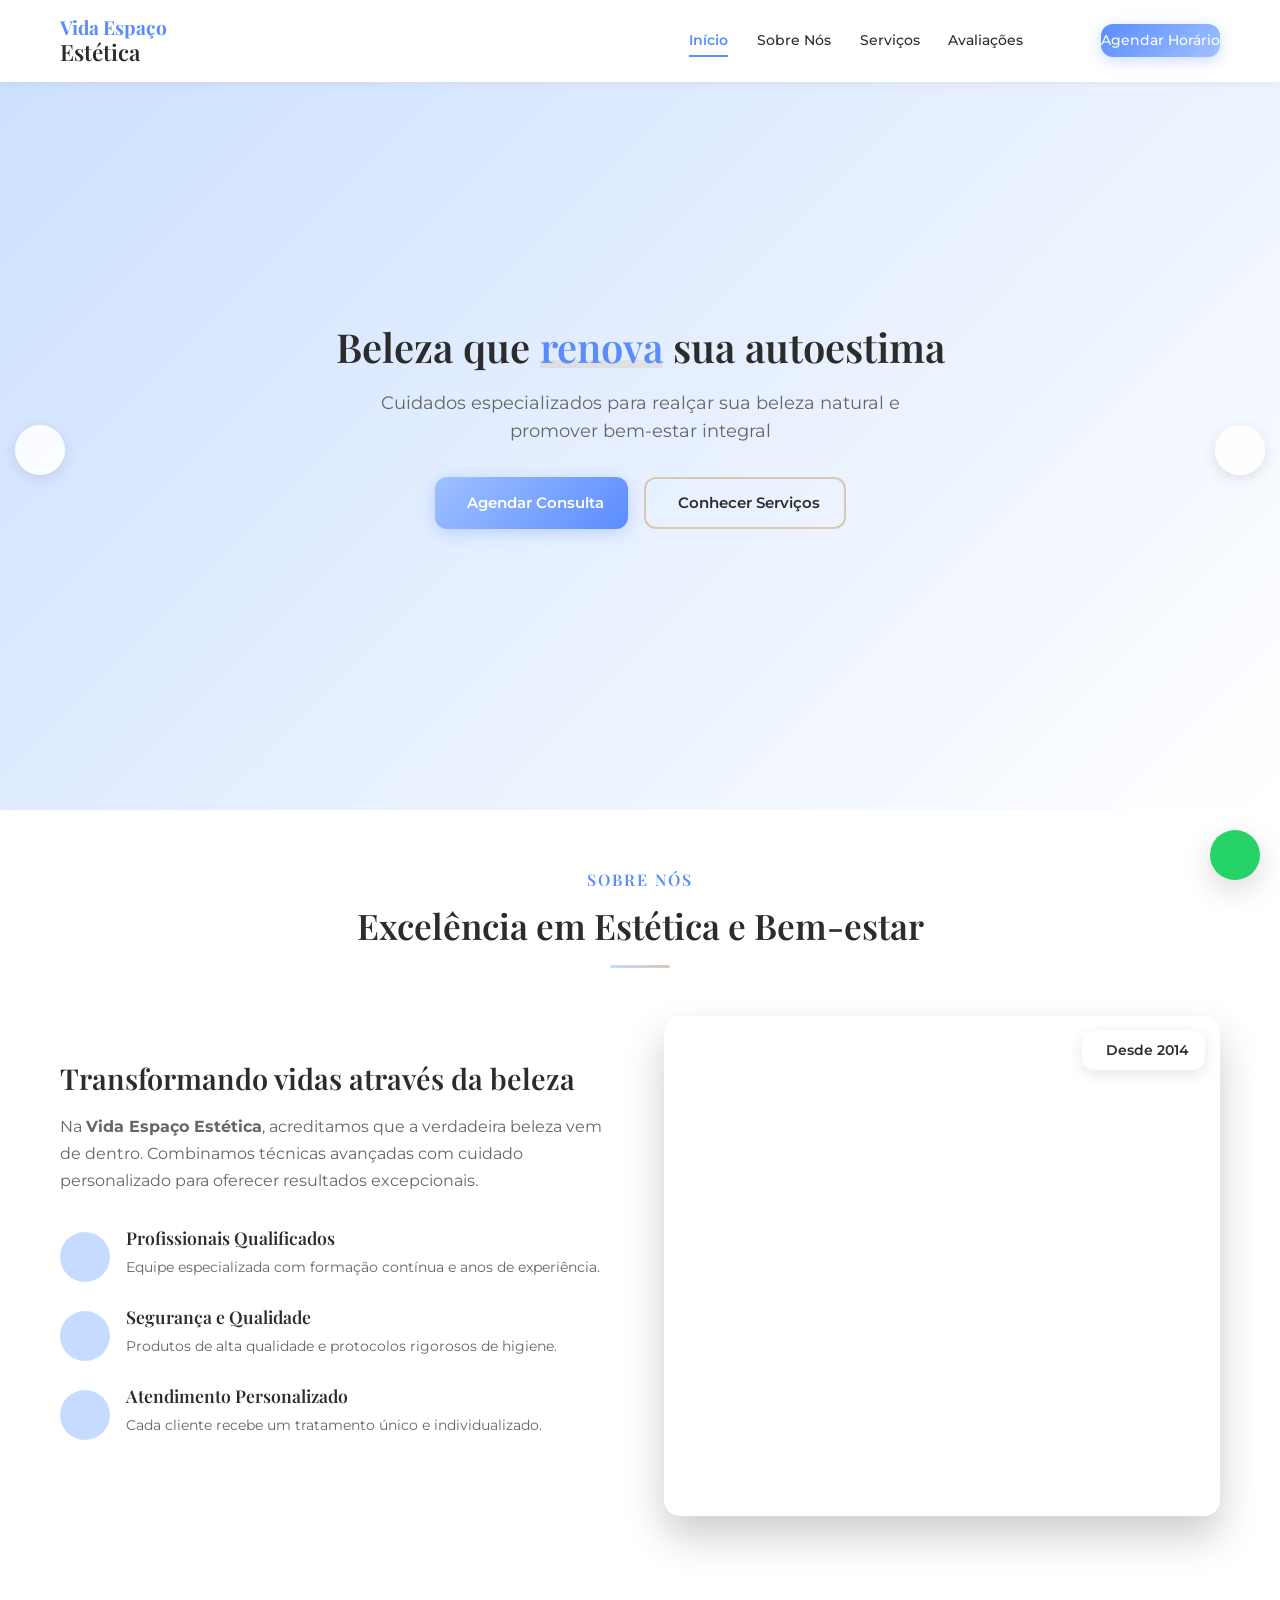
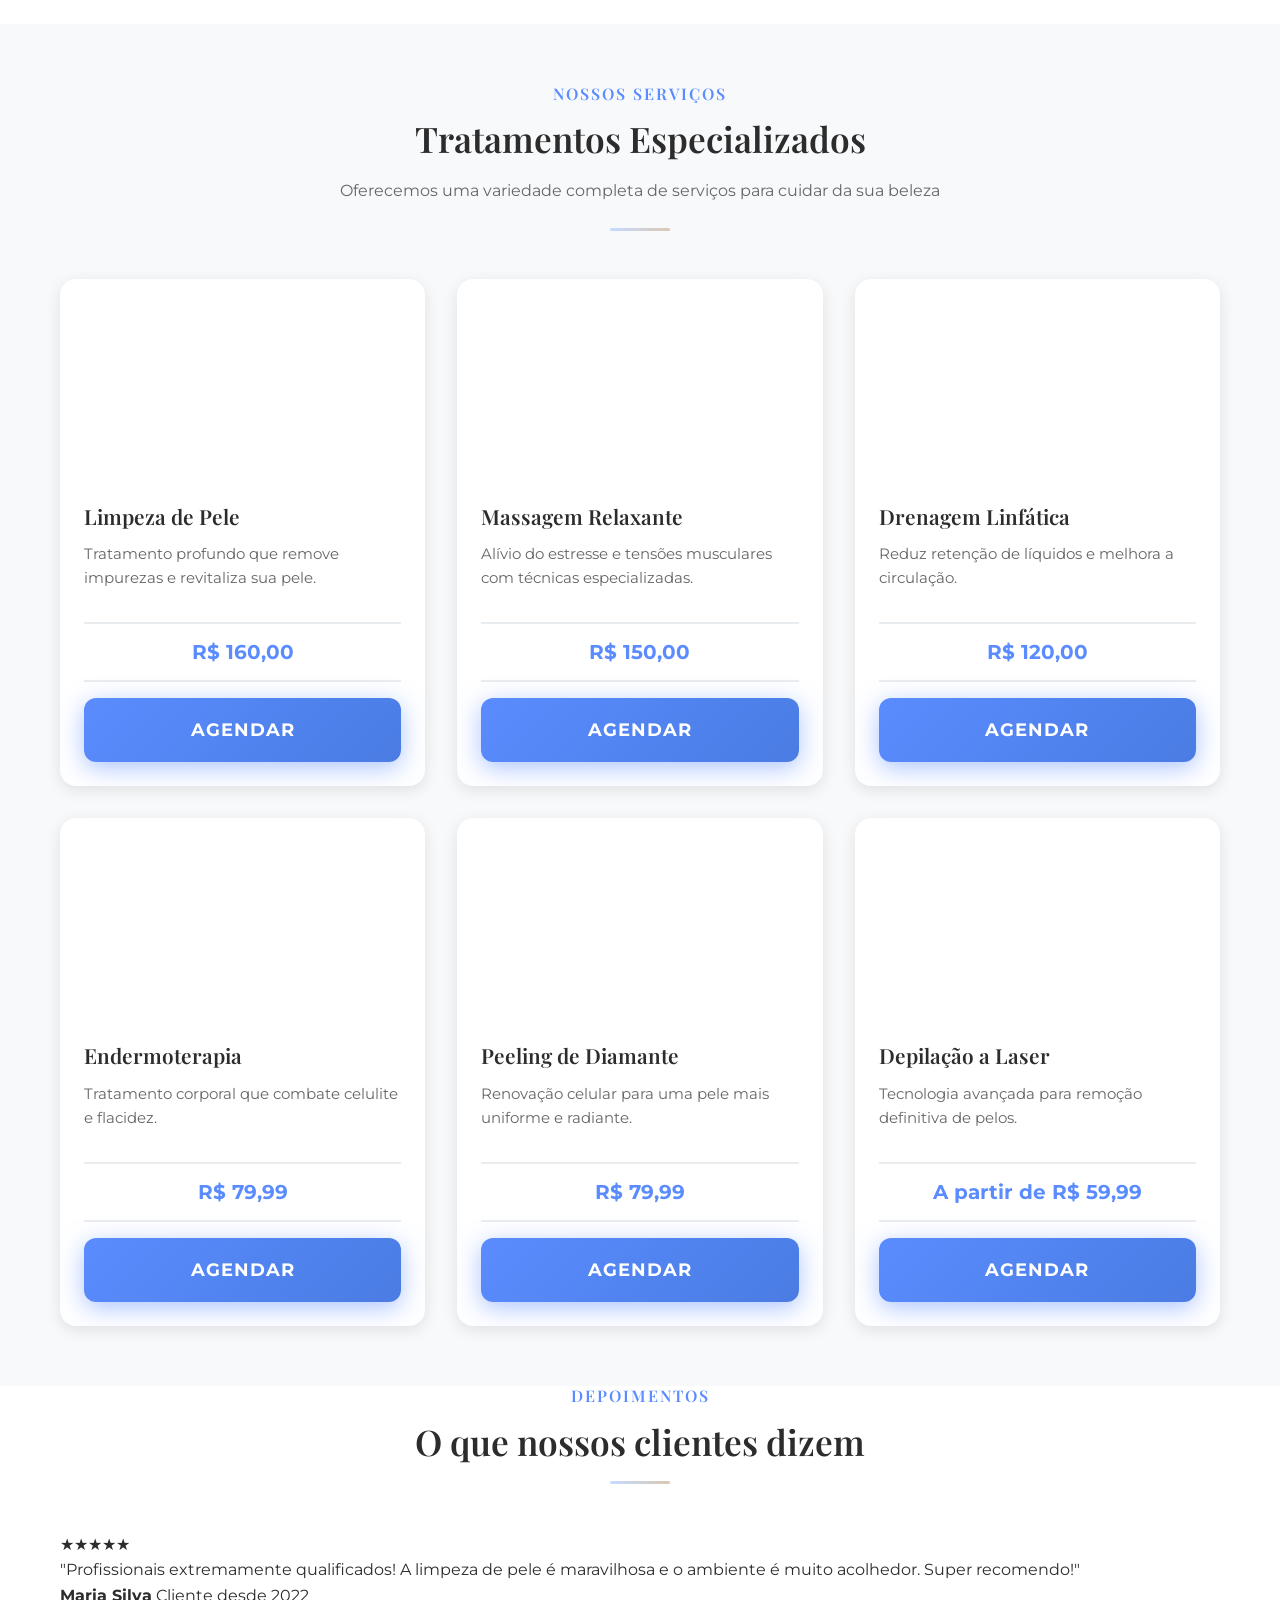
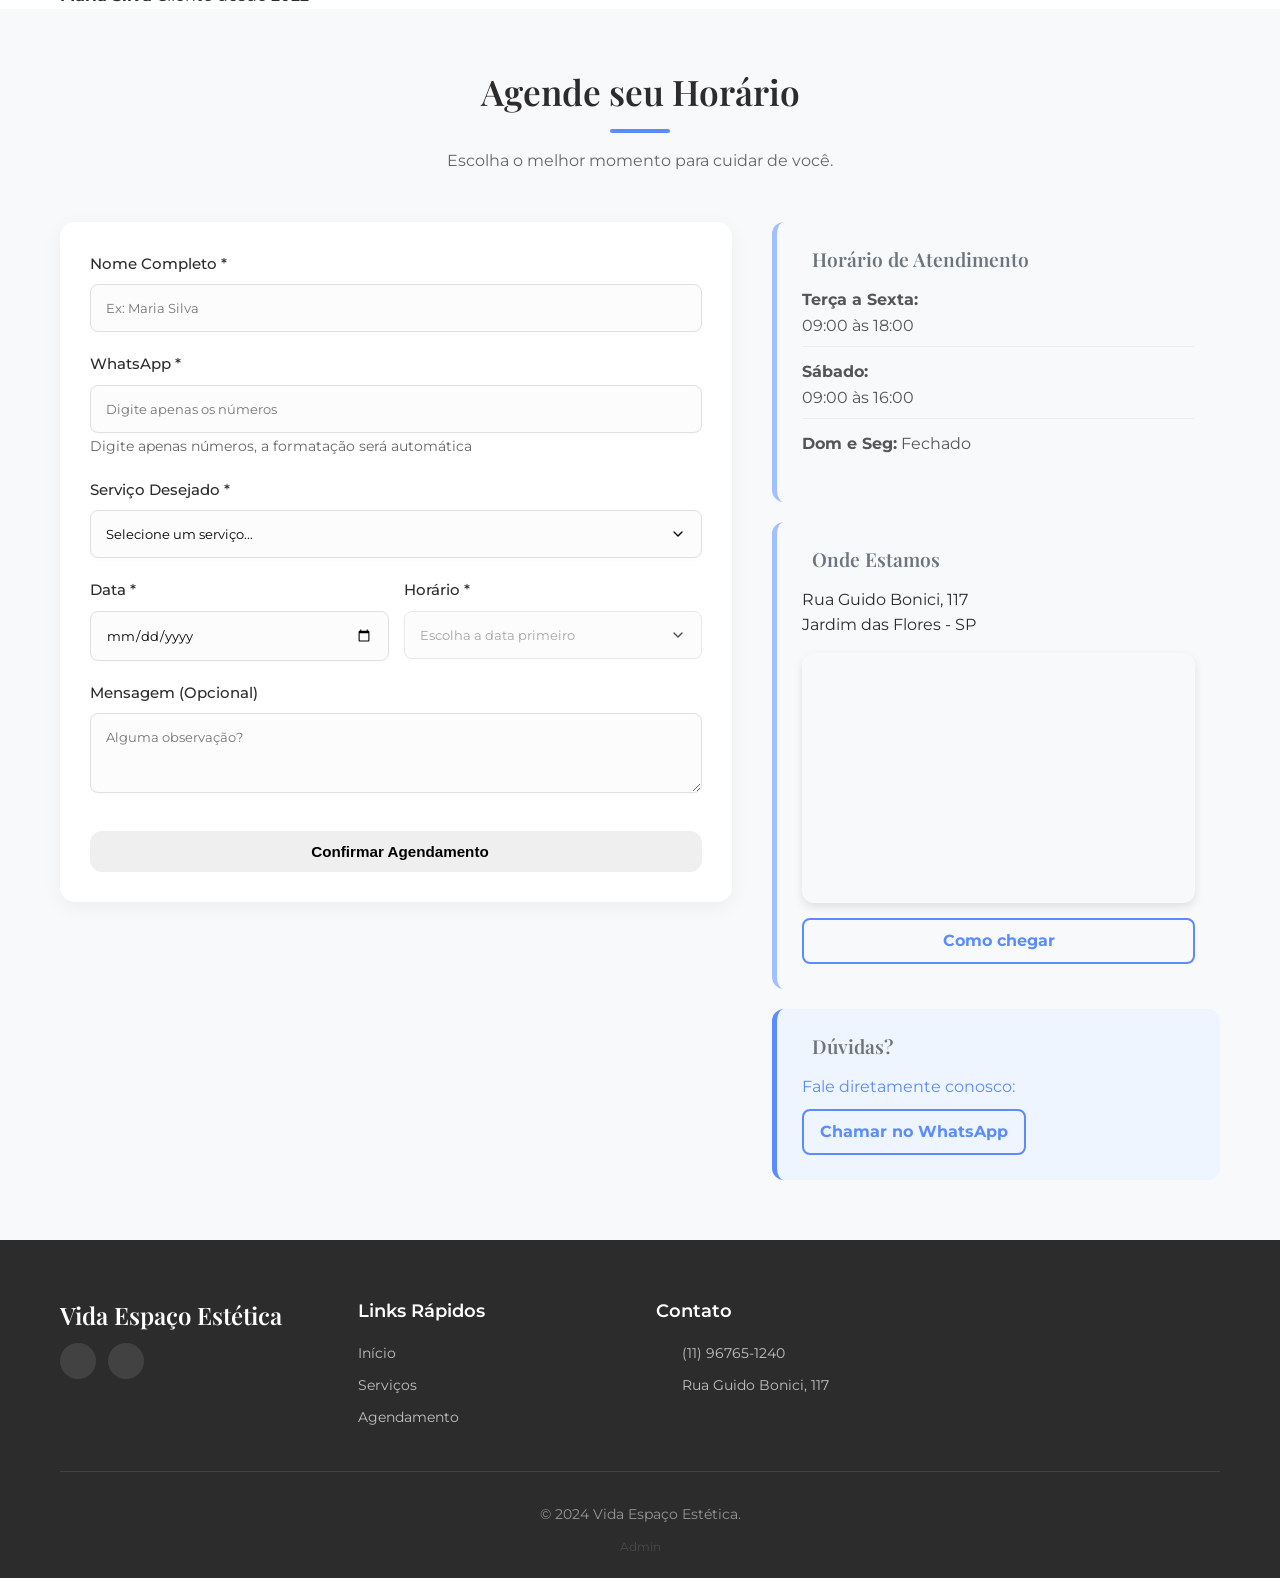
==== commit 498625d4: "Atualização dos códigos" ====
--- a/index.html
+++ b/index.html
@@ -6,38 +6,54 @@
     <meta name="description" content="Vida Espaço Estética - Clínica de estética e bem-estar em São Paulo">
     <title>Vida Espaço Estética | Beleza & Bem-estar</title>
    
-<link rel="icon" href="data:image/svg+xml,<svg xmlns=%22http://www.w3.org/2000/svg%22 viewBox=%220 0 100 100%22><text y=%22.9em%22 font-size=%2290%22>🌸</text></svg>" type="image/svg+xml">
-<link rel="shortcut icon" href="#" />
-   
+    <link rel="icon" href="data:image/svg+xml,<svg xmlns=%22http://www.w3.org/2000/svg%22 viewBox=%220 0 100 100%22><text y=%22.9em%22 font-size=%2290%22>🌸</text></svg>" type="image/svg+xml">
+    
     <link rel="stylesheet" href="https://cdnjs.cloudflare.com/ajax/libs/font-awesome/6.4.0/css/fontawesome.min.css">
     <link rel="stylesheet" href="https://cdnjs.cloudflare.com/ajax/libs/font-awesome/6.4.0/css/solid.min.css">
     <link rel="stylesheet" href="https://cdnjs.cloudflare.com/ajax/libs/font-awesome/6.4.0/css/brands.min.css">
     
     <link rel="stylesheet" href="style.css">
-    <link rel="preconnect" href="https://fonts.googleapis.com">
-    <link rel="preconnect" href="https://fonts.gstatic.com" crossorigin>
     <link href="https://fonts.googleapis.com/css2?family=Montserrat:wght@300;400;500;600;700&family=Playfair+Display:wght@400;500;600&display=swap" rel="stylesheet">
+    
+    <style>
+        .map-container {
+            margin-top: 15px;
+            border-radius: 12px;
+            overflow: hidden;
+            box-shadow: 0 4px 10px rgba(0,0,0,0.1);
+            height: 250px;
+            width: 100%;
+        }
+        .map-container iframe {
+            width: 100%;
+            height: 100%;
+            border: 0;
+        }
+    </style>
 </head>
 <body>
-    <!-- WhatsApp Float Button -->
     <a href="https://wa.me/5511967651240" class="whatsapp-float" target="_blank" aria-label="Fale conosco no WhatsApp">
         <i class="fab fa-whatsapp"></i>
     </a>
 
-    <!-- Header/Navbar -->
     <header class="navbar">
         <div class="container">
             <div class="navbar-content">
                 <div class="logo">
                     <h1><span class="logo-text">Vida Espaço</span> Estética</h1>
                 </div>
-                <nav class="nav-menu">
-    <a href="#inicio" class="nav-link active">Início</a>
-    <a href="#sobre" class="nav-link">Sobre Nós</a>
-    <a href="#servicos" class="nav-link">Serviços</a>
-    <a href="#avaliacoes" class="nav-link">Avaliações</a>
-    <a href="#agendamento" class="nav-link btn-cta">Agendar Horário</a>
-</nav>
+               <nav class="nav-menu">
+                    <a href="#inicio" class="nav-link active">Início</a>
+                    <a href="#sobre" class="nav-link">Sobre Nós</a>
+                    <a href="#servicos" class="nav-link">Serviços</a>
+                    <a href="#avaliacoes" class="nav-link">Avaliações</a>
+
+                    <a href="https://www.instagram.com/vida_espaco_estetica" target="_blank" class="instagram-nav-btn" style="margin: 0 10px; align-self: center;" title="Instagram">
+                        <i class="fab fa-instagram"></i>
+                    </a>
+
+                    <a href="#agendamento" class="nav-link btn-cta">Agendar Horário</a>
+                </nav>
                 <div class="hamburger">
                     <span></span>
                     <span></span>
@@ -47,7 +63,6 @@
         </div>
     </header>
 
-    <!-- Hero Section -->
     <section id="inicio" class="hero">
         <div class="hero-overlay"></div>
         <div class="container">
@@ -66,7 +81,6 @@
         </div>
     </section>
 
-    <!-- Sobre Nós Section -->
     <section id="sobre" class="sobre-destaque">
         <div class="container">
             <div class="section-header">
@@ -111,26 +125,11 @@
                             </div>
                         </div>
                     </div>
-                    
-                    <div class="sobre-stats">
-                        <div class="stat">
-                            <h6>+<span class="counter" data-target="500">0</span></h6>
-                            <p>Clientes Satisfeitas</p>
-                        </div>
-                        <div class="stat">
-                            <h6>+<span class="counter" data-target="10">0</span></h6>
-                            <p>Anos de Experiência</p>
-                        </div>
-                        <div class="stat">
-                            <h6><span class="counter" data-target="98">0</span>%</h6>
-                            <p>Taxa de Satisfação</p>
-                        </div>
-                    </div>
                 </div>
                 
                 <div class="sobre-image">
                     <div class="image-frame">
-                        <img loading="lazy" src="img/equipe.jpg" alt="Nossa Clínica - Ambiente aconchegante e profissional" 
+                        <img loading="lazy" src="img/equipe.jpg" alt="Nossa Clínica" 
                              onerror="this.src='https://images.unsplash.com/photo-1576091160399-112ba8d25d1f?ixlib=rb-4.0.3&auto=format&fit=crop&w=800&q=80'">
                         <div class="image-badge">
                             <i class="fas fa-award"></i>
@@ -139,377 +138,166 @@
                     </div>
                 </div>
             </div>
-            
-            <div class="sobre-missao">
-                <div class="missao-card">
-                    <i class="fas fa-eye"></i>
-                    <h4>Nossa Visão</h4>
-                    <p>Ser referência em tratamentos estéticos com qualidade e inovação.</p>
-                </div>
-                <div class="missao-card">
-                    <i class="fas fa-bullseye"></i>
-                    <h4>Nossa Missão</h4>
-                    <p>Oferecer bem-estar e autoestima através de serviços especializados.</p>
-                </div>
-                <div class="missao-card">
-                    <i class="fas fa-star"></i>
-                    <h4>Nossos Valores</h4>
-                    <p>Ética, profissionalismo, segurança e dedicação ao cliente.</p>
-                </div>
-            </div>
         </div>
     </section>
 
-    <!-- Serviços Section -->
-<section id="servicos" class="servicos">
-    <div class="container">
-        <div class="section-header">
-            <h2 class="section-subtitle">Nossos Serviços</h2>
-            <h3 class="section-title">Tratamentos Especializados</h3>
-            <p class="section-description">Oferecemos uma variedade de serviços para cuidar da sua beleza e bem-estar</p>
-            
-            <!-- ADICIONE ESTE AVISO -->
-            <div style="margin: 15px 0 10px; padding: 10px; background: var(--primary-light); border-radius: 8px; font-size: 0.9rem;">
-                <i class="fas fa-mouse-pointer"></i> 
-                <strong>Dica:</strong> Clique em qualquer imagem para ir direto ao agendamento
-            </div>
-            
-            <div class="section-divider"></div>
-        </div>
-        <!-- ... resto do código ... -->
+    <section id="servicos" class="servicos">
+        <div class="container">
+            <div class="section-header">
+                <h2 class="section-subtitle">Nossos Serviços</h2>
+                <h3 class="section-title">Tratamentos Especializados</h3>
+                <p class="section-description">Oferecemos uma variedade completa de serviços para cuidar da sua beleza</p>
+                <div class="section-divider"></div>
+            </div>
             
             <div class="servicos-grid">
-                <!-- Limpeza de Pele -->
-                <div class="servico-card">
-                    <div class="servico-image">
-                        <img loading="lazy" src="img/limpezapele.jpg" alt="Limpeza de Pele Profissional"
+                <div class="servico-card">
+                    <div class="servico-image">
+                        <img loading="lazy" src="img/limpezapele.jpg" alt="Limpeza de Pele"
                              onerror="this.src='https://images.unsplash.com/photo-1570172619644-dfd03ed5d881?ixlib=rb-4.0.3&auto=format&fit=crop&w=600&q=80'">
                         <div class="servico-overlay">
-                            <a href="#agendamento" class="btn-service">
-                                <i class="fas fa-calendar-alt"></i> Agendar Agora
-                            </a>
-                        </div>
-                    </div>
-                    <div class="servico-content">
-                        <div class="servico-header">
-                            <h4>Limpeza de Pele</h4>
-                            <span class="servico-price">R$ 160,00</span>
-                        </div>
-                        <p class="servico-description">Limpeza profunda com extração de impurezas e hidratação.</p>
-                        <ul class="servico-features">
-                            <li><i class="fas fa-check"></i> Limpeza profunda</li>
-                            <li><i class="fas fa-check"></i> Extração de cravos</li>
-                            <li><i class="fas fa-check"></i> Hidratação facial</li>
-                        </ul>
-                    </div>
-                </div>
-
-                <!-- Massagem Relaxante -->
+                            <i class="fas fa-spa"></i>
+                        </div>
+                    </div>
+                    <div class="servico-content">
+                        <h4>Limpeza de Pele</h4>
+                        <p>Tratamento profundo que remove impurezas e revitaliza sua pele.</p>
+                        <div class="servico-preco">R$ 160,00</div>
+                        <a href="#agendamento" class="btn-servico">Agendar</a>
+                    </div>
+                </div>
+
                 <div class="servico-card">
                     <div class="servico-image">
                         <img loading="lazy" src="img/massagem.jpg" alt="Massagem Relaxante"
                              onerror="this.src='https://images.unsplash.com/photo-1544161515-4ab6ce6db874?ixlib=rb-4.0.3&auto=format&fit=crop&w=600&q=80'">
                         <div class="servico-overlay">
-                            <a href="#agendamento" class="btn-service">
-                                <i class="fas fa-calendar-alt"></i> Agendar Agora
-                            </a>
-                        </div>
-                    </div>
-                    <div class="servico-content">
-                        <div class="servico-header">
-                            <h4>Massagem Relaxante</h4>
-                            <span class="servico-price">R$ 150,00</span>
-                        </div>
-                        <p class="servico-description">Alívio do estresse e relaxamento muscular profundo.</p>
-                        <ul class="servico-features">
-                            <li><i class="fas fa-check"></i> Relaxamento muscular</li>
-                            <li><i class="fas fa-check"></i> Alívio do estresse</li>
-                            <li><i class="fas fa-check"></i> Melhora circulação</li>
-                        </ul>
-                    </div>
-                </div>
-
-                <!-- Drenagem Linfática -->
+                            <i class="fas fa-hand-sparkles"></i>
+                        </div>
+                    </div>
+                    <div class="servico-content">
+                        <h4>Massagem Relaxante</h4>
+                        <p>Alívio do estresse e tensões musculares com técnicas especializadas.</p>
+                        <div class="servico-preco">R$ 150,00</div>
+                        <a href="#agendamento" class="btn-servico">Agendar</a>
+                    </div>
+                </div>
+
                 <div class="servico-card">
                     <div class="servico-image">
                         <img loading="lazy" src="img/drenagem.jpg" alt="Drenagem Linfática"
-                             onerror="this.src='https://images.unsplash.com/photo-1599901860904-17e6ed7083a0?ixlib=rb-4.0.3&auto=format&fit=crop&w=600&q=80'">
-                        <div class="servico-overlay">
-                            <a href="#agendamento" class="btn-service">
-                                <i class="fas fa-calendar-alt"></i> Agendar Agora
-                            </a>
-                        </div>
-                    </div>
-                    <div class="servico-content">
-                        <div class="servico-header">
-                            <h4>Drenagem Linfática</h4>
-                            <span class="servico-price">A partir de R$ 120,00</span>
-                        </div>
-                        <p class="servico-description">Redução de inchaço e melhora da circulação sanguínea.</p>
-                        <ul class="servico-features">
-                            <li><i class="fas fa-check"></i> Redução de inchaço</li>
-                            <li><i class="fas fa-check"></i> Melhora circulatória</li>
-                            <li><i class="fas fa-check"></i> Eliminação de toxinas</li>
-                        </ul>
-                    </div>
-                </div>
-
-                <!-- Endermoterapia -->
-                <div class="servico-card">
-                    <div class="servico-image">
-                        <img loading="lazy" src="img/diamante.jpg" alt="Endermoterapia Facial"
-                             onerror="this.src='https://images.unsplash.com/photo-1551601651-2a8555f1a136?ixlib=rb-4.0.3&auto=format&fit=crop&w=600&q=80'">
-                        <div class="servico-overlay">
-                            <a href="#agendamento" class="btn-service">
-                                <i class="fas fa-calendar-alt"></i> Agendar Agora
-                            </a>
-                        </div>
-                    </div>
-                    <div class="servico-content">
-                        <div class="servico-header">
-                            <h4>Endermoterapia</h4>
-                            <span class="servico-price">R$ 79,99</span>
-                        </div>
-                        <p class="servico-description">Tratamento avançado com vácuo e roletes para revitalização profunda da pele.</p>
-                        <ul class="servico-features">
-                            <li><i class="fas fa-check"></i> Revitalização facial</li>
-                            <li><i class="fas fa-check"></i> Estimula colágeno</li>
-                            <li><i class="fas fa-check"></i> Melhora textura</li>
-                        </ul>
-                    </div>
-                </div>
-
-                <!-- Peeling de Diamante -->
-                <div class="servico-card">
-                    <div class="servico-image">
-                        <img loading="lazy" src="img/sla.jpg" alt="Peeling de Diamante"
-                             onerror="this.src='https://images.unsplash.com/photo-1544161515-4ab6ce6db874?ixlib=rb-4.0.3&auto=format&fit=crop&w=600&q=80'">
-                        <div class="servico-overlay">
-                            <a href="#agendamento" class="btn-service">
-                                <i class="fas fa-calendar-alt"></i> Agendar Agora
-                            </a>
-                        </div>
-                    </div>
-                    <div class="servico-content">
-                        <div class="servico-header">
-                            <h4>Peeling de Diamante</h4>
-                            <span class="servico-price">R$ 79,99</span>
-                        </div>
-                        <p class="servico-description">Renovação celular com microdermoabrasão controlada para pele suave e uniforme.</p>
-                        <ul class="servico-features">
-                            <li><i class="fas fa-check"></i> Renovação celular</li>
-                            <li><i class="fas fa-check"></i> Uniformiza textura</li>
-                            <li><i class="fas fa-check"></i> Brilho natural</li>
-                        </ul>
-                    </div>
-                </div>
-
-                <!-- Depilação a Laser -->
-                <div class="servico-card">
-                    <div class="servico-image">
-                        <img loading="lazy" src="img/laser.jpg" alt="Depilação a Laser"
-                             onerror="this.src='https://images.unsplash.com/photo-1571019613454-1cb2f99b2d8b?ixlib=rb-4.0.3&auto=format&fit=crop&w=600&q=80'">
-                        <div class="servico-overlay">
-                            <a href="#agendamento" class="btn-service">
-                                <i class="fas fa-calendar-alt"></i> Agendar Agora
-                            </a>
-                        </div>
-                    </div>
-                    <div class="servico-content">
-                        <div class="servico-header">
-                            <h4>Depilação a Laser</h4>
-                            <span class="servico-price">A partir de R$ 59,99</span>
-                        </div>
-                        <p class="servico-description">Método avançado para remoção duradoura de pelos indesejados.</p>
-                        <ul class="servico-features">
-                            <li><i class="fas fa-check"></i> Resultado duradouro</li>
-                            <li><i class="fas fa-check"></i> Técnica avançada</li>
-                            <li><i class="fas fa-check"></i> Áreas diversas</li>
-                        </ul>
-                    </div>
-                </div>
-
-                <!-- Remoção de Verrugas -->
-                <div class="servico-card">
-                    <div class="servico-image">
-                        <img loading="lazy" src="img/verruga.jpg" alt="Remoção de Verrugas"
-                             onerror="this.src='https://images.unsplash.com/photo-1551601651-2a8555f1a136?ixlib=rb-4.0.3&auto=format&fit=crop&w=600&q=80'">
-                        <div class="servico-overlay">
-                            <a href="#agendamento" class="btn-service">
-                                <i class="fas fa-calendar-alt"></i> Agendar Agora
-                            </a>
-                        </div>
-                    </div>
-                    <div class="servico-content">
-                        <div class="servico-header">
-                            <h4>Remoção de Verrugas</h4>
-                            <span class="servico-price">A partir de R$ 99,99</span>
-                        </div>
-                        <p class="servico-description">Técnica moderna com jato de plasma para remoção segura.</p>
-                        <ul class="servico-features">
-                            <li><i class="fas fa-check"></i> Técnica moderna</li>
-                            <li><i class="fas fa-check"></i> Remoção segura</li>
-                            <li><i class="fas fa-check"></i> Sem cicatrizes</li>
-                        </ul>
-                    </div>
-                </div>
-
-                <!-- Spa dos Pés -->
-                <div class="servico-card">
-                    <div class="servico-image">
-                        <img loading="lazy" src="img/spape.jpg" alt="Spa dos Pés"
-                             onerror="this.src='https://images.unsplash.com/photo-1544161515-4ab6ce6db874?ixlib=rb-4.0.3&auto=format&fit=crop&w=600&q=80'">
-                        <div class="servico-overlay">
-                            <a href="#agendamento" class="btn-service">
-                                <i class="fas fa-calendar-alt"></i> Agendar Agora
-                            </a>
-                        </div>
-                    </div>
-                    <div class="servico-content">
-                        <div class="servico-header">
-                            <h4>Spa dos Pés</h4>
-                            <span class="servico-price">R$ 99,99</span>
-                        </div>
-                        <p class="servico-description">Relaxamento completo para pés cansados e bem-estar geral.</p>
-                        <ul class="servico-features">
-                            <li><i class="fas fa-check"></i> Relaxamento profundo</li>
-                            <li><i class="fas fa-check"></i> Esfoliação</li>
-                            <li><i class="fas fa-check"></i> Hidratação intensa</li>
-                        </ul>
-                    </div>
-                </div>
-
-                <!-- Protocolo de Emagrecimento -->
-                <div class="servico-card">
-                    <div class="servico-image">
-                        <img loading="lazy" src="img/emagrecimento.jpg" alt="Protocolo de Emagrecimento"
-                             onerror="this.src='https://images.unsplash.com/photo-1571019613454-1cb2f99b2d8b?ixlib=rb-4.0.3&auto=format&fit=crop&w=600&q=80'">
-                        <div class="servico-overlay">
-                            <a href="#agendamento" class="btn-service">
-                                <i class="fas fa-calendar-alt"></i> Agendar Agora
-                            </a>
-                        </div>
-                    </div>
-                    <div class="servico-content">
-                        <div class="servico-header">
-                            <h4>Protocolo de Emagrecimento</h4>
-                            <span class="servico-price">Consulte valores</span>
-                        </div>
-                        <p class="servico-description">Tratamento personalizado para redução de medidas e gordura.</p>
-                        <ul class="servico-features">
-                            <li><i class="fas fa-check"></i> Avaliação personalizada</li>
-                            <li><i class="fas fa-check"></i> Protocolo individual</li>
-                            <li><i class="fas fa-check"></i> Acompanhamento</li>
-                        </ul>
+                             onerror="this.src='https://images.unsplash.com/photo-1600334129128-685c5582fd8d?ixlib=rb-4.0.3&auto=format&fit=crop&w=600&q=80'">
+                        <div class="servico-overlay">
+                            <i class="fas fa-water"></i>
+                        </div>
+                    </div>
+                    <div class="servico-content">
+                        <h4>Drenagem Linfática</h4>
+                        <p>Reduz retenção de líquidos e melhora a circulação.</p>
+                        <div class="servico-preco">R$ 120,00</div>
+                        <a href="#agendamento" class="btn-servico">Agendar</a>
+                    </div>
+                </div>
+
+                <div class="servico-card">
+                    <div class="servico-image">
+                        <img loading="lazy" src="img/endermo.jpg" alt="Endermoterapia"
+                             onerror="this.src='https://images.unsplash.com/photo-1559757175-0eb30cd8c063?ixlib=rb-4.0.3&auto=format&fit=crop&w=600&q=80'">
+                        <div class="servico-overlay">
+                            <i class="fas fa-magic"></i>
+                        </div>
+                    </div>
+                    <div class="servico-content">
+                        <h4>Endermoterapia</h4>
+                        <p>Tratamento corporal que combate celulite e flacidez.</p>
+                        <div class="servico-preco">R$ 79,99</div>
+                        <a href="#agendamento" class="btn-servico">Agendar</a>
+                    </div>
+                </div>
+
+                <div class="servico-card">
+                    <div class="servico-image">
+                        <img loading="lazy" src="img/peeling.jpg" alt="Peeling de Diamante"
+                             onerror="this.src='https://images.unsplash.com/photo-1616394584738-fc6e612e71b9?ixlib=rb-4.0.3&auto=format&fit=crop&w=600&q=80'">
+                        <div class="servico-overlay">
+                            <i class="fas fa-gem"></i>
+                        </div>
+                    </div>
+                    <div class="servico-content">
+                        <h4>Peeling de Diamante</h4>
+                        <p>Renovação celular para uma pele mais uniforme e radiante.</p>
+                        <div class="servico-preco">R$ 79,99</div>
+                        <a href="#agendamento" class="btn-servico">Agendar</a>
+                    </div>
+                </div>
+
+                <div class="servico-card">
+                    <div class="servico-image">
+                        <img loading="lazy" src="img/depilacao.jpg" alt="Depilação a Laser"
+                             onerror="this.src='https://images.unsplash.com/photo-1522337660859-02fbefca4702?ixlib=rb-4.0.3&auto=format&fit=crop&w=600&q=80'">
+                        <div class="servico-overlay">
+                            <i class="fas fa-bolt"></i>
+                        </div>
+                    </div>
+                    <div class="servico-content">
+                        <h4>Depilação a Laser</h4>
+                        <p>Tecnologia avançada para remoção definitiva de pelos.</p>
+                        <div class="servico-preco">A partir de R$ 59,99</div>
+                        <a href="#agendamento" class="btn-servico">Agendar</a>
                     </div>
                 </div>
             </div>
         </div>
     </section>
 
-    <!-- Horário Section -->
-    <section class="horario-section">
-        <div class="container">
-            <div class="horario-content">
-                <div class="horario-info">
-                    <h3><i class="fas fa-clock"></i> Horário de Atendimento</h3>
-                    <div class="horario-lista">
-                        <div class="horario-item">
-                            <span class="dia">Segunda-feira</span>
-                            <span class="status fechado">Fechado</span>
-                        </div>
-                        <div class="horario-item">
-                            <span class="dia">Terça a Sexta</span>
-                            <span class="status">09:00 - 18:00</span>
-                        </div>
-                        <div class="horario-item">
-                            <span class="dia">Sábado</span>
-                            <span class="status">09:00 - 16:00</span>
-                        </div>
-                        <div class="horario-item">
-                            <span class="dia">Domingo</span>
-                            <span class="status fechado">Fechado</span>
-                        </div>
-                    </div>
-                </div>
-                <div class="horario-imagem">
-                    <img loading="lazy" src="img/frenteespaco.jpg" alt="Nosso Espaço de Atendimento"
-                         onerror="this.src='https://images.unsplash.com/photo-1558618666-fcd25c85cd64?ixlib=rb-4.0.3&auto=format&fit=crop&w=600&q=80'">
-                </div>
+    <section id="avaliacoes" class="avaliacoes">
+        <div class="container">
+            <div class="section-header">
+                <h2 class="section-subtitle">Depoimentos</h2>
+                <h3 class="section-title">O que nossos clientes dizem</h3>
+                <div class="section-divider"></div>
+            </div>
+            
+            <div class="carrossel-avaliacoes">
+                <div class="carrossel-slide active">
+                    <div class="avaliacao-card">
+                        <div class="estrelas">★★★★★</div>
+                        <p class="avaliacao-texto">"Profissionais extremamente qualificados! A limpeza de pele é maravilhosa e o ambiente é muito acolhedor. Super recomendo!"</p>
+                        <div class="avaliacao-autor">
+                            <strong>Maria Silva</strong>
+                            <span>Cliente desde 2022</span>
+                        </div>
+                    </div>
+                </div>
+
+                <div class="carrossel-slide">
+                    <div class="avaliacao-card">
+                        <div class="estrelas">★★★★★</div>
+                        <p class="avaliacao-texto">"Melhor massagem relaxante que já fiz! Saio renovada de cada sessão. Equipe atenciosa e profissional."</p>
+                        <div class="avaliacao-autor">
+                            <strong>Ana Paula</strong>
+                            <span>Cliente desde 2021</span>
+                        </div>
+                    </div>
+                </div>
+
+                <div class="carrossel-slide">
+                    <div class="avaliacao-card">
+                        <div class="estrelas">★★★★★</div>
+                        <p class="avaliacao-texto">"Atendimento personalizado e resultados incríveis! A drenagem linfática fez toda diferença. Indico de olhos fechados!"</p>
+                        <div class="avaliacao-autor">
+                            <strong>Juliana Costa</strong>
+                            <span>Cliente desde 2023</span>
+                        </div>
+                    </div>
+                </div>
+                
+                <button class="carrossel-prev"><i class="fas fa-chevron-left"></i></button>
+                <button class="carrossel-next"><i class="fas fa-chevron-right"></i></button>
             </div>
         </div>
     </section>
 
-    <!-- Avaliações Section -->
-    <section id="avaliacoes" class="avaliacoes-section">
-        <div class="container">
-            <div class="section-header">
-                <h2 class="section-subtitle">Avaliações</h2>
-                <h3 class="section-title">Resultados Reais</h3>
-                <p class="section-description">Veja os depoimentos de nossas clientes satisfeitas</p>
-                <div class="section-divider"></div>
-            </div>
-            
-            <!-- Carrossel de Avaliações - Apenas Imagens -->
-            <div class="avaliacoes-carrossel">
-                <div class="carrossel-container">
-                    <!-- Imagem 1 -->
-                    <div class="carrossel-slide active">
-                        <img loading="lazy" src="img/avaliacao1.jpg" alt="Depoimento de cliente sobre hidratação">
-                    </div>
-                    
-                    <!-- Imagem 2 -->
-                    <div class="carrossel-slide">
-                        <img loading="lazy" src="img/avaliacao2.jpg" alt="Resultados de redução de medidas">
-                    </div>
-                    
-                    <!-- Imagem 3 -->
-                    <div class="carrossel-slide">
-                        <img loading="lazy" src="img/avaliacao3.jpg" alt="Depoimento sobre tratamento capilar">
-                    </div>
-                    
-                    <!-- Imagem 4 -->
-                    <div class="carrossel-slide">
-                        <img loading="lazy" src="img/avaliacao4.jpg" alt="Resultado de crioterapia - perda de peso">
-                    </div>
-                    
-                    <!-- Imagem 5 -->
-                    <div class="carrossel-slide">
-                        <img loading="lazy" src="img/avaliacao5.jpg" alt="Depoimento sobre bem-estar pós-tratamento">
-                    </div>
-                    
-                    <!-- Imagem 6 -->
-                    <div class="carrossel-slide">
-                        <img loading="lazy" src="img/avaliacao6.jpg" alt="Feedback sobre atendimento e ambiente">
-                    </div>
-                </div>
-                
-                <!-- Controles do Carrossel -->
-                <button class="carrossel-prev" aria-label="Avaliação anterior">
-                    <i class="fas fa-chevron-left"></i>
-                </button>
-                <button class="carrossel-next" aria-label="Próxima avaliação">
-                    <i class="fas fa-chevron-right"></i>
-                </button>
-                
-                <div class="carrossel-dots">
-                    <span class="dot active" data-slide="0"></span>
-                    <span class="dot" data-slide="1"></span>
-                    <span class="dot" data-slide="2"></span>
-                    <span class="dot" data-slide="3"></span>
-                    <span class="dot" data-slide="4"></span>
-                    <span class="dot" data-slide="5"></span>
-                </div>
-            </div>
-            
-            <div class="instagram-cta">
-                <i class="fab fa-instagram"></i>
-                <p>Siga nosso <a href="https://www.instagram.com/vida_espaco_estetica" target="_blank">Instagram</a> para mais resultados e atualizações!</p>
-            </div>
-        </div>
-    </section>
-
-    <!-- Agendamento Section -->
     <section id="agendamento" class="section-padding">
         <div class="container">
             <div class="section-title">
@@ -523,41 +311,40 @@
                 <div class="contact-form-box">
                     <form id="contactForm">
                         <div class="form-group">
-                            <label for="name">Nome Completo</label>
+                            <label for="name">Nome Completo *</label>
                             <input type="text" id="name" placeholder="Ex: Maria Silva" required>
                         </div>
 
                         <div class="form-group">
-                            <label for="phone">WhatsApp</label>
-                            <input type="tel" id="phone" placeholder="(11) 99999-9999" required>
+                            <label for="phone">WhatsApp *</label>
+                            <input type="tel" id="phone" placeholder="Digite apenas os números" maxlength="15" required>
+                            <small style="color: #666; font-size: 0.85rem;">Digite apenas números, a formatação será automática</small>
                         </div>
 
                        <div class="form-group">
-    <label for="service">Serviço Desejado</label>
-    <select id="service" required>
-        <option value="">Selecione um serviço...</option>
-        <option value="Limpeza de Pele" data-price="160.00">Limpeza de Pele - R$ 160,00</option>
-        <option value="Massagem Relaxante" data-price="150.00">Massagem Relaxante - R$ 150,00</option>
-        <option value="Drenagem Linfática" data-price="120.00">Drenagem Linfática - R$ 120,00</option>
-        <option value="Endermoterapia" data-price="79.99">Endermoterapia - R$ 79,99</option>
-        <option value="Peeling de Diamante" data-price="79.99">Peeling de Diamante - R$ 79,99</option>
-        <option value="Depilação a Laser" data-price="59.99">Depilação a Laser - R$ 59,99</option>
-        <option value="Remoção de Verrugas" data-price="99.99">Remoção de Verrugas - R$ 99,99</option>
-        <option value="Spa dos Pés" data-price="99.99">Spa dos Pés - R$ 99,99</option>
-        <option value="Protocolo de Emagrecimento" data-price="consulta">Protocolo de Emagrecimento - Consulte valores</option>
-    </select>
-    <div id="price-display" style="margin-top: 8px; font-size: 0.9rem; color: var(--primary-dark); font-weight: 500;">
-        <!-- Preço será exibido aqui -->
-    </div>
-</div>
+                            <label for="service">Serviço Desejado *</label>
+                            <select id="service" required>
+                                <option value="">Selecione um serviço...</option>
+                                <option value="Limpeza de Pele" data-price="160.00">Limpeza de Pele - R$ 160,00</option>
+                                <option value="Massagem Relaxante" data-price="150.00">Massagem Relaxante - R$ 150,00</option>
+                                <option value="Drenagem Linfática" data-price="120.00">Drenagem Linfática - R$ 120,00</option>
+                                <option value="Endermoterapia" data-price="79.99">Endermoterapia - R$ 79,99</option>
+                                <option value="Peeling de Diamante" data-price="79.99">Peeling de Diamante - R$ 79,99</option>
+                                <option value="Depilação a Laser" data-price="59.99">Depilação a Laser - R$ 59,99</option>
+                                <option value="Remoção de Verrugas" data-price="99.99">Remoção de Verrugas - R$ 99,99</option>
+                                <option value="Spa dos Pés" data-price="99.99">Spa dos Pés - R$ 99,99</option>
+                                <option value="Protocolo de Emagrecimento" data-price="consulta">Protocolo de Emagrecimento - Consulte valores</option>
+                            </select>
+                            <div id="price-display" style="margin-top: 8px; font-size: 0.9rem; color: var(--primary-dark); font-weight: 500;"></div>
+                        </div>
 
                         <div class="form-row">
                             <div class="form-group half">
-                                <label for="date">Data</label>
+                                <label for="date">Data *</label>
                                 <input type="date" id="date" required>
                             </div>
                             <div class="form-group half">
-                                <label for="time">Horário</label>
+                                <label for="time">Horário *</label>
                                 <select id="time" required disabled>
                                     <option value="">Escolha a data primeiro</option>
                                 </select>
@@ -569,7 +356,9 @@
                             <textarea id="message" rows="3" placeholder="Alguma observação?"></textarea>
                         </div>
 
-                        <button type="submit" class="btn btn-full">Confirmar Agendamento</button>
+                        <button type="submit" class="btn btn-full">
+                            <i class="fas fa-calendar-check"></i> Confirmar Agendamento
+                        </button>
                     </form>
                 </div>
 
@@ -586,7 +375,18 @@
                     <div class="info-card">
                         <h3><i class="fas fa-map-marker-alt"></i> Onde Estamos</h3>
                         <p>Rua Guido Bonici, 117<br>Jardim das Flores - SP</p>
-                        <a href="https://maps.google.com/?q=Rua+Guido+Bonici,117" target="_blank" class="map-link">Ver no mapa <i class="fas fa-arrow-right"></i></a>
+                        
+                        <div class="map-container">
+                            <iframe src="https://www.google.com/maps/embed?pb=!1m18!1m12!1m3!1d3658.1764619717013!2d-46.79155522374661!3d-23.53509936029969!2m3!1f0!2f0!3f0!3m2!1i1024!2i768!4f13.1!3m3!1m2!1s0x94ceff8bd0316489%3A0x6734139855546055!2sRua%20Guido%20Bonici%2C%20117%20-%20Jardim%20das%20Flores%2C%20Osasco%20-%20SP%2C%2006120-030!5e0!3m2!1spt-BR!2sbr!4v1709400000000!5m2!1spt-BR!2sbr" 
+                                    allowfullscreen="" 
+                                    loading="lazy" 
+                                    referrerpolicy="no-referrer-when-downgrade">
+                            </iframe>
+                        </div>
+                        
+                        <a href="https://www.google.com/maps/dir//Rua+Guido+Bonici,+117+-+Jardim+das+Flores,+Osasco+-+SP" target="_blank" class="btn-zap-outline" style="margin-top: 15px; width: 100%; text-align: center;">
+                            <i class="fas fa-location-arrow"></i> Como chegar
+                        </a>
                     </div>
                     
                     <div class="info-card highlight">
@@ -600,25 +400,16 @@
         </div>
     </section>
 
-    <!-- Footer -->
     <footer class="footer">
         <div class="container">
             <div class="footer-content">
                 <div class="footer-col">
                     <div class="footer-logo">
                         <h3>Vida Espaço Estética</h3>
-                        <p>Beleza e bem-estar para renovar sua autoestima</p>
                     </div>
                     <div class="footer-social">
-                        <a href="https://www.instagram.com/vida_espaco_estetica" class="social-icon" target="_blank">
-                            <i class="fab fa-instagram"></i>
-                        </a>
-                        <a href="https://facebook.com" class="social-icon" target="_blank">
-                            <i class="fab fa-facebook-f"></i>
-                        </a>
-                        <a href="https://wa.me/5511967651240" class="social-icon" target="_blank">
-                            <i class="fab fa-whatsapp"></i>
-                        </a>
+                        <a href="https://www.instagram.com/vida_espaco_estetica" class="social-icon" target="_blank"><i class="fab fa-instagram"></i></a>
+                        <a href="https://wa.me/5511967651240" class="social-icon" target="_blank"><i class="fab fa-whatsapp"></i></a>
                     </div>
                 </div>
                 
@@ -626,35 +417,22 @@
                     <h4>Links Rápidos</h4>
                     <ul class="footer-links">
                         <li><a href="#inicio">Início</a></li>
-                        <li><a href="#sobre">Sobre Nós</a></li>
                         <li><a href="#servicos">Serviços</a></li>
                         <li><a href="#agendamento">Agendamento</a></li>
                     </ul>
                 </div>
-                
-                <div class="footer-col">
-                    <h4>Horário de Funcionamento</h4>
-                    <ul class="footer-horario">
-                        <li>Terça a Sexta: 9h - 18h</li>
-                        <li>Sábado: 9h - 16h</li>
-                        <li>Domingo e Segunda: Fechado</li>
-                    </ul>
-                </div>
-                
+
                 <div class="footer-col">
                     <h4>Contato</h4>
                     <ul class="footer-contato">
                         <li><i class="fas fa-phone"></i> (11) 96765-1240</li>
                         <li><i class="fas fa-map-marker-alt"></i> Rua Guido Bonici, 117</li>
-                        <li><i class="fas fa-envelope"></i> marciasalomao38@gmail.com</li>
                     </ul>
                 </div>
             </div>
             
            <div class="footer-bottom">
-                <p>&copy; 2024 Vida Espaço Estética. Todos os direitos reservados.</p>
-                <p class="developer">Desenvolvido com ❤️ por <strong>Gustavo Costa Trindade</strong></p>
-                
+                <p>© 2024 Vida Espaço Estética.</p>
                 <div style="margin-top: 10px;">
                     <a href="admin.html" title="Área Restrita" style="color: #666; font-size: 12px; opacity: 0.5; text-decoration: none;">
                         <i class="fas fa-lock"></i> Admin 
@@ -664,8 +442,9 @@
         </div>
     </footer>
 
-    <!-- Carregar Supabase apenas quando necessário -->
+    <!-- Scripts -->
     <script src="https://cdn.jsdelivr.net/npm/@supabase/supabase-js@2"></script>
     <script src="script.js"></script>
+
 </body>
 </html>
--- a/style.css
+++ b/style.css
@@ -1600,4 +1600,88 @@
 /* Indicador visual para imagens clicáveis */
 .servico-image {
     cursor: pointer;
+}
+/* ========================================
+   ESTILOS ADICIONAIS PARA CARDS DE SERVIÇO
+   ======================================== */
+
+/* Melhorias no conteúdo dos cards */
+.servico-content h4 {
+    font-size: 1.3rem;
+    color: var(--dark-text);
+    margin-bottom: 0.75rem;
+    line-height: 1.3;
+}
+
+.servico-content p {
+    color: var(--text-light);
+    font-size: 0.95rem;
+    line-height: 1.6;
+    margin-bottom: 1rem;
+}
+
+.servico-preco {
+    font-size: 1.25rem;
+    font-weight: 700;
+    color: var(--primary-dark);
+    margin: 1rem 0;
+    padding: 0.75rem 0;
+    border-top: 2px solid var(--medium-gray);
+    border-bottom: 2px solid var(--medium-gray);
+    text-align: center;
+}
+
+/* Botão de Agendar - SUPER DESTACADO */
+.btn-servico {
+    display: block;
+    width: 100%;
+    padding: 18px 24px;
+    background: linear-gradient(135deg, #5a8cff 0%, #4a7ce3 100%);
+    color: white !important;
+    text-align: center;
+    border-radius: 12px;
+    font-weight: 700;
+    font-size: 1.1rem;
+    transition: all 0.3s ease;
+    text-transform: uppercase;
+    letter-spacing: 1px;
+    box-shadow: 0 6px 25px rgba(90, 140, 255, 0.5);
+    border: none;
+    cursor: pointer;
+    margin-top: auto;
+    text-decoration: none;
+    position: relative;
+    overflow: hidden;
+}
+
+.btn-servico::before {
+    content: '';
+    position: absolute;
+    top: 0;
+    left: -100%;
+    width: 100%;
+    height: 100%;
+    background: linear-gradient(90deg, transparent, rgba(255,255,255,0.3), transparent);
+    transition: left 0.6s;
+}
+
+.btn-servico:hover::before {
+    left: 100%;
+}
+
+.btn-servico:hover {
+    background: linear-gradient(135deg, #4a7ce3 0%, #3a6cd3 100%);
+    transform: translateY(-4px);
+    box-shadow: 0 8px 30px rgba(90, 140, 255, 0.7);
+    color: white !important;
+}
+
+.btn-servico:active {
+    transform: translateY(-2px);
+    box-shadow: 0 4px 20px rgba(90, 140, 255, 0.5);
+}
+
+.btn-servico i {
+    margin-right: 10px;
+    font-size: 1.2rem;
 }
